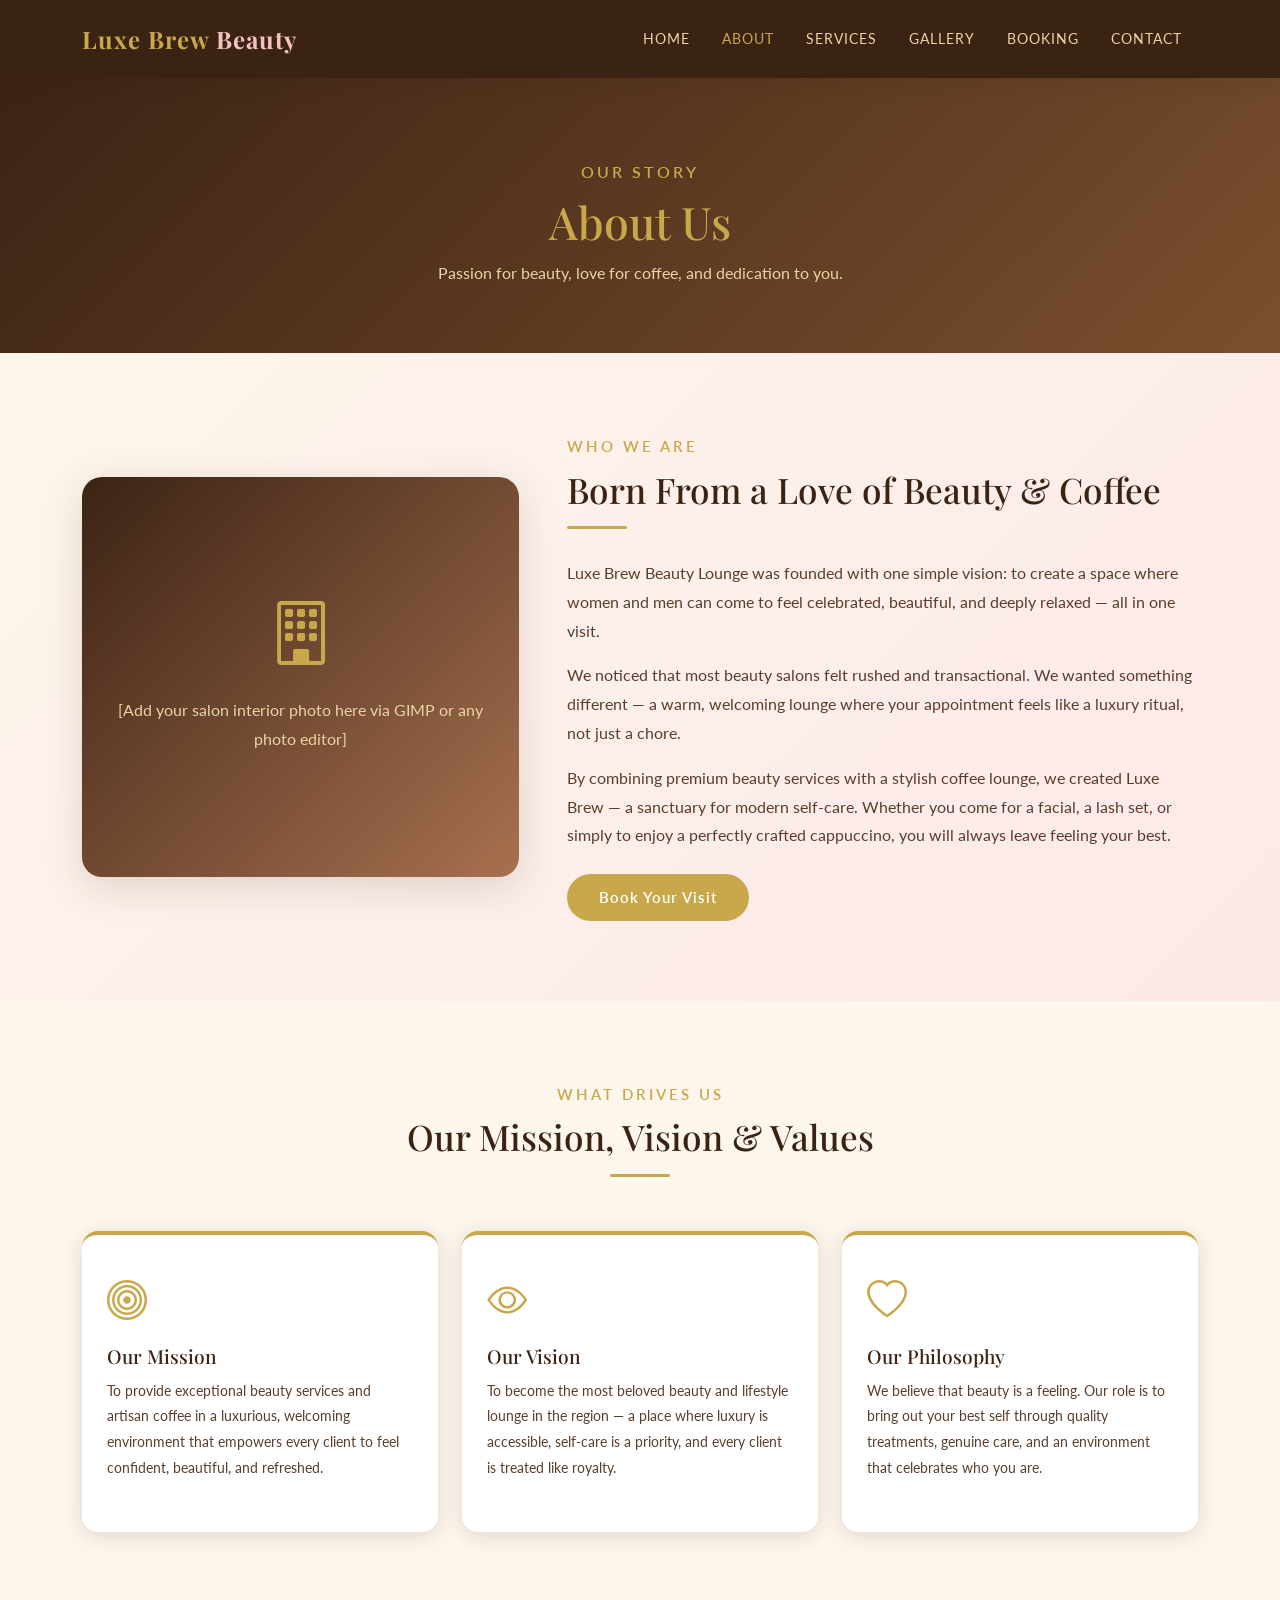
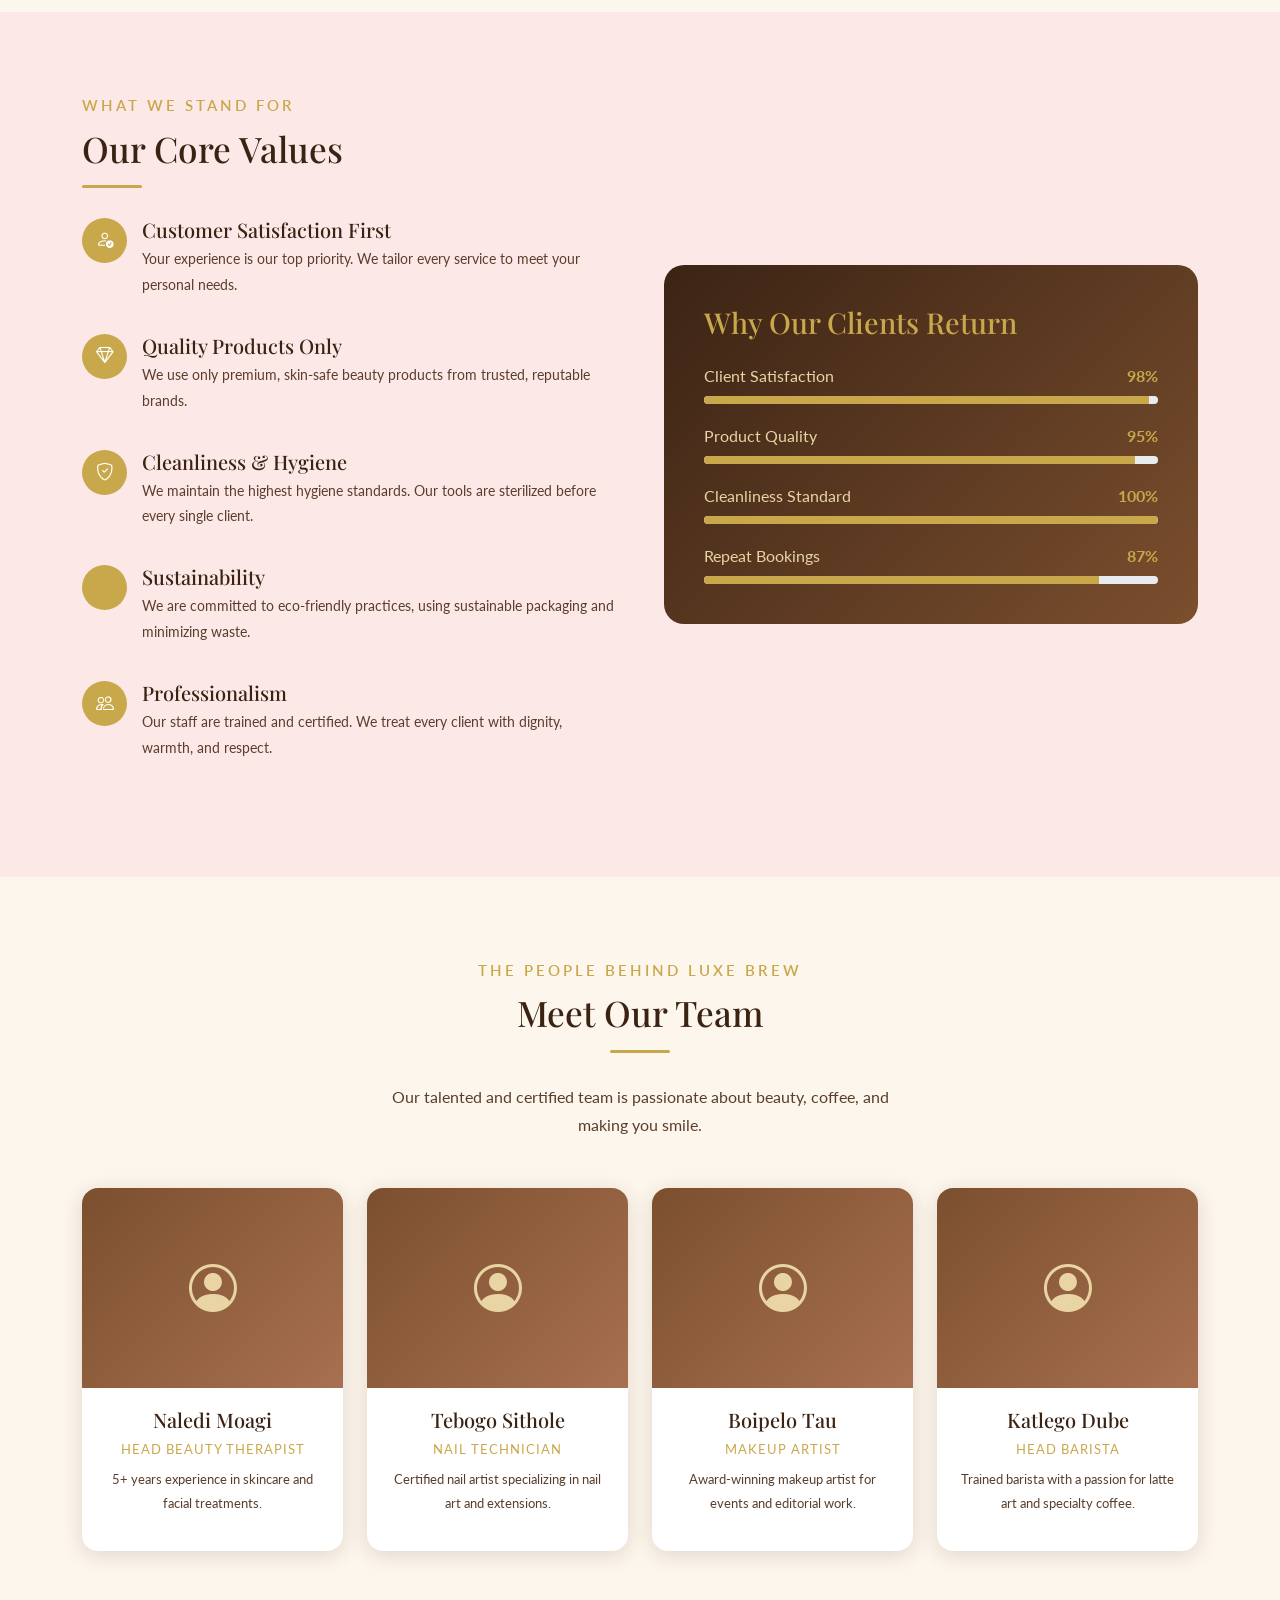
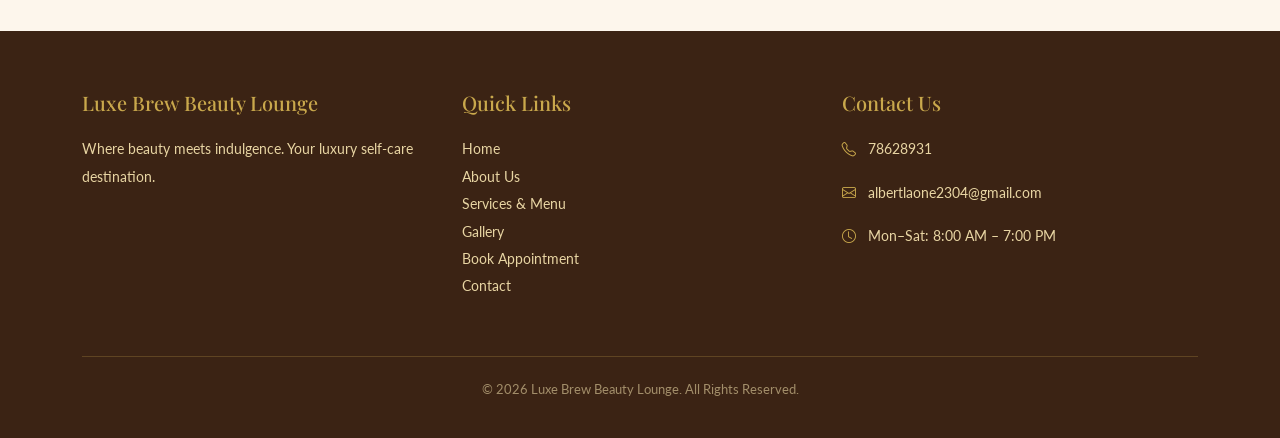
==== about.html @ a70f5d67 "Add files via upload" ====
<!DOCTYPE html>
<html lang="en">
<head>
  <meta charset="UTF-8">
  <meta name="viewport" content="width=device-width, initial-scale=1.0">
  <title>About Us | Luxe Brew Beauty Lounge</title>
  <link href="https://cdn.jsdelivr.net/npm/bootstrap@5.3.0/dist/css/bootstrap.min.css" rel="stylesheet">
  <link href="https://cdn.jsdelivr.net/npm/bootstrap-icons@1.10.5/font/bootstrap-icons.css" rel="stylesheet">
  <link href="https://fonts.googleapis.com/css2?family=Playfair+Display:wght@400;600;700&family=Lato:wght@300;400;600;700&display=swap" rel="stylesheet">
  <link rel="stylesheet" href="style.css">
</head>
<body>

  <!-- ============ NAVIGATION BAR ============ -->
  <nav class="navbar navbar-expand-lg navbar-dark sticky-top">
    <div class="container">
      <a class="navbar-brand" href="index.html">Luxe Brew <span>Beauty</span></a>
      <button class="navbar-toggler" type="button" data-bs-toggle="collapse" data-bs-target="#navbarMenu" aria-label="Toggle navigation">
        <span class="navbar-toggler-icon"></span>
      </button>
      <div class="collapse navbar-collapse" id="navbarMenu">
        <ul class="navbar-nav ms-auto">
          <li class="nav-item"><a class="nav-link" href="index.html">Home</a></li>
          <li class="nav-item"><a class="nav-link active" href="about.html">About</a></li>
          <li class="nav-item"><a class="nav-link" href="services.html">Services</a></li>
          <li class="nav-item"><a class="nav-link" href="gallery.html">Gallery</a></li>
          <li class="nav-item"><a class="nav-link" href="booking.html">Booking</a></li>
          <li class="nav-item"><a class="nav-link" href="contact.html">Contact</a></li>
        </ul>
      </div>
    </div>
  </nav>

  <!-- ============ PAGE HEADER ============ -->
  <section class="page-header">
    <div class="container">
      <p class="section-subtitle" style="color: var(--gold);">Our Story</p>
      <h1>About Us</h1>
      <p>Passion for beauty, love for coffee, and dedication to you.</p>
    </div>
  </section>

  <!-- ============ OUR STORY SECTION ============ -->
  <section class="section-padding about-intro">
    <div class="container">
      <div class="row align-items-center g-5">

        <!-- Image Placeholder (replace with real photo) -->
        <div class="col-lg-5 reveal">
          <div class="about-story-img" style="display: flex; align-items: center; justify-content: center; flex-direction: column; gap: 15px;">
            <i class="bi bi-building" style="font-size: 4rem; color: var(--gold);"></i>
            <p style="color: var(--gold-light); text-align: center; padding: 0 20px;">
              [Add your salon interior photo here via GIMP or any photo editor]
            </p>
          </div>
        </div>

        <!-- Story Text -->
        <div class="col-lg-7 reveal">
          <p class="section-subtitle">Who We Are</p>
          <h2 class="section-title">Born From a Love of Beauty & Coffee</h2>
          <div class="gold-line gold-line-left"></div>
          <p class="mb-3">
            Luxe Brew Beauty Lounge was founded with one simple vision: to create a space where women and men can come to feel celebrated, beautiful, and deeply relaxed — all in one visit.
          </p>
          <p class="mb-3">
            We noticed that most beauty salons felt rushed and transactional. We wanted something different — a warm, welcoming lounge where your appointment feels like a luxury ritual, not just a chore.
          </p>
          <p class="mb-4">
            By combining premium beauty services with a stylish coffee lounge, we created Luxe Brew — a sanctuary for modern self-care. Whether you come for a facial, a lash set, or simply to enjoy a perfectly crafted cappuccino, you will always leave feeling your best.
          </p>
          <a href="booking.html" class="btn-gold">Book Your Visit</a>
        </div>

      </div>
    </div>
  </section>

  <!-- ============ MISSION, VISION & VALUES ============ -->
  <section class="section-padding">
    <div class="container">
      <div class="text-center reveal">
        <p class="section-subtitle">What Drives Us</p>
        <h2 class="section-title">Our Mission, Vision & Values</h2>
        <div class="gold-line"></div>
      </div>

      <div class="row g-4 mt-2">

        <!-- Mission -->
        <div class="col-md-4 reveal">
          <div class="service-card text-start">
            <div class="card-icon text-start"><i class="bi bi-bullseye"></i></div>
            <h4>Our Mission</h4>
            <p>To provide exceptional beauty services and artisan coffee in a luxurious, welcoming environment that empowers every client to feel confident, beautiful, and refreshed.</p>
          </div>
        </div>

        <!-- Vision -->
        <div class="col-md-4 reveal">
          <div class="service-card text-start">
            <div class="card-icon text-start"><i class="bi bi-eye"></i></div>
            <h4>Our Vision</h4>
            <p>To become the most beloved beauty and lifestyle lounge in the region — a place where luxury is accessible, self-care is a priority, and every client is treated like royalty.</p>
          </div>
        </div>

        <!-- Philosophy -->
        <div class="col-md-4 reveal">
          <div class="service-card text-start">
            <div class="card-icon text-start"><i class="bi bi-heart"></i></div>
            <h4>Our Philosophy</h4>
            <p>We believe that beauty is a feeling. Our role is to bring out your best self through quality treatments, genuine care, and an environment that celebrates who you are.</p>
          </div>
        </div>

      </div><!-- End row -->
    </div>
  </section>

  <!-- ============ OUR VALUES ============ -->
  <section class="section-padding" style="background-color: var(--pink-light);">
    <div class="container">
      <div class="row align-items-center g-5">

        <div class="col-lg-6 reveal">
          <p class="section-subtitle">What We Stand For</p>
          <h2 class="section-title">Our Core Values</h2>
          <div class="gold-line gold-line-left"></div>

          <div class="value-item">
            <div class="value-icon"><i class="bi bi-person-check"></i></div>
            <div>
              <h5 style="color: var(--brown); font-family: 'Playfair Display', serif; margin-bottom: 4px;">Customer Satisfaction First</h5>
              <p style="font-size: 0.9rem;">Your experience is our top priority. We tailor every service to meet your personal needs.</p>
            </div>
          </div>

          <div class="value-item">
            <div class="value-icon"><i class="bi bi-gem"></i></div>
            <div>
              <h5 style="color: var(--brown); font-family: 'Playfair Display', serif; margin-bottom: 4px;">Quality Products Only</h5>
              <p style="font-size: 0.9rem;">We use only premium, skin-safe beauty products from trusted, reputable brands.</p>
            </div>
          </div>

          <div class="value-item">
            <div class="value-icon"><i class="bi bi-shield-check"></i></div>
            <div>
              <h5 style="color: var(--brown); font-family: 'Playfair Display', serif; margin-bottom: 4px;">Cleanliness & Hygiene</h5>
              <p style="font-size: 0.9rem;">We maintain the highest hygiene standards. Our tools are sterilized before every single client.</p>
            </div>
          </div>

          <div class="value-item">
            <div class="value-icon"><i class="bi bi-leaf"></i></div>
            <div>
              <h5 style="color: var(--brown); font-family: 'Playfair Display', serif; margin-bottom: 4px;">Sustainability</h5>
              <p style="font-size: 0.9rem;">We are committed to eco-friendly practices, using sustainable packaging and minimizing waste.</p>
            </div>
          </div>

          <div class="value-item">
            <div class="value-icon"><i class="bi bi-people"></i></div>
            <div>
              <h5 style="color: var(--brown); font-family: 'Playfair Display', serif; margin-bottom: 4px;">Professionalism</h5>
              <p style="font-size: 0.9rem;">Our staff are trained and certified. We treat every client with dignity, warmth, and respect.</p>
            </div>
          </div>

        </div>

        <!-- Right side stats panel -->
        <div class="col-lg-6 reveal">
          <div style="background: linear-gradient(135deg, var(--brown) 0%, var(--brown-medium) 100%); border-radius: 20px; padding: 40px; color: var(--white);">
            <h3 style="color: var(--gold); font-size: 1.8rem; margin-bottom: 25px;">Why Our Clients Return</h3>

            <div style="margin-bottom: 20px;">
              <div style="display: flex; justify-content: space-between; margin-bottom: 8px;">
                <span style="color: var(--gold-light);">Client Satisfaction</span>
                <span style="color: var(--gold); font-weight: 700;">98%</span>
              </div>
              <!-- Bootstrap progress bar -->
              <div class="progress" style="height: 8px; border-radius: 4px;">
                <div class="progress-bar" role="progressbar" style="width: 98%; background-color: var(--gold);"></div>
              </div>
            </div>

            <div style="margin-bottom: 20px;">
              <div style="display: flex; justify-content: space-between; margin-bottom: 8px;">
                <span style="color: var(--gold-light);">Product Quality</span>
                <span style="color: var(--gold); font-weight: 700;">95%</span>
              </div>
              <div class="progress" style="height: 8px; border-radius: 4px;">
                <div class="progress-bar" role="progressbar" style="width: 95%; background-color: var(--gold);"></div>
              </div>
            </div>

            <div style="margin-bottom: 20px;">
              <div style="display: flex; justify-content: space-between; margin-bottom: 8px;">
                <span style="color: var(--gold-light);">Cleanliness Standard</span>
                <span style="color: var(--gold); font-weight: 700;">100%</span>
              </div>
              <div class="progress" style="height: 8px; border-radius: 4px;">
                <div class="progress-bar" role="progressbar" style="width: 100%; background-color: var(--gold);"></div>
              </div>
            </div>

            <div>
              <div style="display: flex; justify-content: space-between; margin-bottom: 8px;">
                <span style="color: var(--gold-light);">Repeat Bookings</span>
                <span style="color: var(--gold); font-weight: 700;">87%</span>
              </div>
              <div class="progress" style="height: 8px; border-radius: 4px;">
                <div class="progress-bar" role="progressbar" style="width: 87%; background-color: var(--gold);"></div>
              </div>
            </div>
          </div>
        </div>

      </div>
    </div>
  </section>

  <!-- ============ MEET THE TEAM ============ -->
  <section class="section-padding">
    <div class="container">
      <div class="text-center reveal">
        <p class="section-subtitle">The People Behind Luxe Brew</p>
        <h2 class="section-title">Meet Our Team</h2>
        <div class="gold-line"></div>
        <p class="mb-5" style="max-width: 550px; margin: 0 auto;">
          Our talented and certified team is passionate about beauty, coffee, and making you smile.
        </p>
      </div>

      <div class="row g-4">
        <div class="col-md-6 col-lg-3 reveal">
          <div class="team-card">
            <div class="team-img-placeholder">
              <i class="bi bi-person-circle"></i>
            </div>
            <div class="card-body">
              <h5>Naledi Moagi</h5>
              <small>Head Beauty Therapist</small>
              <p style="font-size: 0.82rem; margin-top: 8px; color: var(--text-medium);">5+ years experience in skincare and facial treatments.</p>
            </div>
          </div>
        </div>
        <div class="col-md-6 col-lg-3 reveal">
          <div class="team-card">
            <div class="team-img-placeholder">
              <i class="bi bi-person-circle"></i>
            </div>
            <div class="card-body">
              <h5>Tebogo Sithole</h5>
              <small>Nail Technician</small>
              <p style="font-size: 0.82rem; margin-top: 8px; color: var(--text-medium);">Certified nail artist specializing in nail art and extensions.</p>
            </div>
          </div>
        </div>
        <div class="col-md-6 col-lg-3 reveal">
          <div class="team-card">
            <div class="team-img-placeholder">
              <i class="bi bi-person-circle"></i>
            </div>
            <div class="card-body">
              <h5>Boipelo Tau</h5>
              <small>Makeup Artist</small>
              <p style="font-size: 0.82rem; margin-top: 8px; color: var(--text-medium);">Award-winning makeup artist for events and editorial work.</p>
            </div>
          </div>
        </div>
        <div class="col-md-6 col-lg-3 reveal">
          <div class="team-card">
            <div class="team-img-placeholder">
              <i class="bi bi-person-circle"></i>
            </div>
            <div class="card-body">
              <h5>Katlego Dube</h5>
              <small>Head Barista</small>
              <p style="font-size: 0.82rem; margin-top: 8px; color: var(--text-medium);">Trained barista with a passion for latte art and specialty coffee.</p>
            </div>
          </div>
        </div>
      </div>

    </div>
  </section>

  <!-- ============ FOOTER ============ -->
  <footer class="footer">
    <div class="container">
      <div class="row g-4">
        <div class="col-md-4">
          <h5>Luxe Brew Beauty Lounge</h5>
          <p>Where beauty meets indulgence. Your luxury self-care destination.</p>
        </div>
        <div class="col-md-4">
          <h5>Quick Links</h5>
          <ul>
            <li><a href="index.html">Home</a></li>
            <li><a href="about.html">About Us</a></li>
            <li><a href="services.html">Services & Menu</a></li>
            <li><a href="gallery.html">Gallery</a></li>
            <li><a href="booking.html">Book Appointment</a></li>
            <li><a href="contact.html">Contact</a></li>
          </ul>
        </div>
        <div class="col-md-4">
          <h5>Contact Us</h5>
          <p><i class="bi bi-telephone me-2" style="color: var(--gold);"></i> 78628931</p>
          <p><i class="bi bi-envelope me-2" style="color: var(--gold);"></i> albertlaone2304@gmail.com</p>
          <p><i class="bi bi-clock me-2" style="color: var(--gold);"></i> Mon–Sat: 8:00 AM – 7:00 PM</p>
        </div>
      </div>
      <div class="footer-bottom">
        <p>&copy; 2026 Luxe Brew Beauty Lounge. All Rights Reserved.</p>
      </div>
    </div>
  </footer>

  <script src="https://cdn.jsdelivr.net/npm/bootstrap@5.3.0/dist/js/bootstrap.bundle.min.js"></script>
  <script src="script.js"></script>
</body>
</html>
---- style.css ----
/* ============================================
   LUXE BREW BEAUTY LOUNGE - External Stylesheet
   Colors: Cream, Gold, Soft Pink, Dark Brown
   Font: Playfair Display + Lato
   ============================================ */

/* ---------- CSS VARIABLES (Color Palette) ---------- */
:root {
  --gold: #C9A84C;
  --gold-light: #E8D5A3;
  --cream: #FDF6EC;
  --pink: #F4C2C2;
  --pink-light: #FDE8E8;
  --brown: #3B2314;
  --brown-medium: #7B4F2E;
  --brown-light: #A87050;
  --white: #FFFFFF;
  --text-dark: #2C1A0E;
  --text-medium: #5A3E2B;
  --shadow: rgba(59, 35, 20, 0.15);
}

/* ---------- GLOBAL RESET & BASE STYLES ---------- */
* {
  margin: 0;
  padding: 0;
  box-sizing: border-box;
}

body {
  font-family: 'Lato', sans-serif;
  background-color: var(--cream);
  color: var(--text-dark);
  scroll-behavior: smooth;
}

h1, h2, h3, h4 {
  font-family: 'Playfair Display', serif;
  color: var(--brown);
}

p {
  line-height: 1.8;
  color: var(--text-medium);
}

a {
  text-decoration: none;
  color: inherit;
}

img {
  max-width: 100%;
  height: auto;
  display: block;
}

/* ---------- UTILITY CLASSES ---------- */
.section-padding {
  padding: 80px 0;
}

.section-title {
  font-size: 2.2rem;
  color: var(--brown);
  margin-bottom: 10px;
}

.section-subtitle {
  color: var(--gold);
  font-size: 0.95rem;
  letter-spacing: 3px;
  text-transform: uppercase;
  margin-bottom: 8px;
  font-family: 'Lato', sans-serif;
  font-weight: 600;
}

.gold-line {
  width: 60px;
  height: 3px;
  background-color: var(--gold);
  margin: 15px auto 30px auto;
  border-radius: 2px;
}

.gold-line-left {
  margin-left: 0;
}

.btn-gold {
  background-color: var(--gold);
  color: var(--white);
  border: none;
  padding: 12px 32px;
  border-radius: 50px;
  font-family: 'Lato', sans-serif;
  font-size: 0.95rem;
  font-weight: 600;
  letter-spacing: 1px;
  cursor: pointer;
  transition: background-color 0.3s ease, transform 0.2s ease;
  display: inline-block;
}

.btn-gold:hover {
  background-color: var(--brown-medium);
  color: var(--white);
  transform: translateY(-2px);
}

.btn-outline-gold {
  background-color: transparent;
  color: var(--gold);
  border: 2px solid var(--gold);
  padding: 11px 32px;
  border-radius: 50px;
  font-family: 'Lato', sans-serif;
  font-size: 0.95rem;
  font-weight: 600;
  cursor: pointer;
  transition: all 0.3s ease;
  display: inline-block;
}

.btn-outline-gold:hover {
  background-color: var(--gold);
  color: var(--white);
  transform: translateY(-2px);
}

/* ---------- NAVBAR ---------- */
.navbar {
  background-color: var(--brown) !important;
  padding: 16px 0;
  box-shadow: 0 2px 20px var(--shadow);
}

.navbar-brand {
  font-family: 'Playfair Display', serif;
  font-size: 1.5rem;
  color: var(--gold) !important;
  font-weight: 700;
  letter-spacing: 1px;
}

.navbar-brand span {
  color: var(--pink);
}

.nav-link {
  color: var(--gold-light) !important;
  font-family: 'Lato', sans-serif;
  font-size: 0.9rem;
  letter-spacing: 1px;
  text-transform: uppercase;
  padding: 8px 16px !important;
  transition: color 0.3s ease;
}

.nav-link:hover,
.nav-link.active {
  color: var(--gold) !important;
}

.navbar-toggler {
  border-color: var(--gold) !important;
}

.navbar-toggler-icon {
  filter: invert(75%) sepia(50%) saturate(400%) hue-rotate(5deg);
}

/* ---------- PAGE HEADER BANNER (for inner pages) ---------- */
.page-header {
  background: linear-gradient(135deg, var(--brown) 0%, var(--brown-medium) 100%);
  padding: 80px 0 50px;
  text-align: center;
}

.page-header h1 {
  color: var(--gold);
  font-size: 2.8rem;
  margin-bottom: 10px;
}

.page-header p {
  color: var(--gold-light);
  font-size: 1rem;
}

/* ---------- HERO SECTION (Homepage) ---------- */
.hero-section {
  min-height: 100vh;
  background: linear-gradient(135deg, var(--brown) 0%, var(--brown-medium) 50%, var(--brown-light) 100%);
  display: flex;
  align-items: center;
  justify-content: center;
  text-align: center;
  position: relative;
  overflow: hidden;
}

/* Decorative background circles */
.hero-section::before {
  content: '';
  position: absolute;
  width: 500px;
  height: 500px;
  border-radius: 50%;
  background: rgba(201, 168, 76, 0.08);
  top: -100px;
  right: -100px;
}

.hero-section::after {
  content: '';
  position: absolute;
  width: 350px;
  height: 350px;
  border-radius: 50%;
  background: rgba(244, 194, 194, 0.06);
  bottom: -80px;
  left: -80px;
}

.hero-content {
  z-index: 2;
  position: relative;
  padding: 20px;
}

/* Fade-in animation for hero text */
.hero-badge {
  display: inline-block;
  color: var(--gold);
  font-size: 0.85rem;
  letter-spacing: 4px;
  text-transform: uppercase;
  border: 1px solid var(--gold);
  padding: 6px 20px;
  border-radius: 50px;
  margin-bottom: 25px;
  opacity: 0;
  animation: fadeInDown 1s ease 0.3s forwards;
}

.hero-title {
  font-size: clamp(2rem, 5vw, 4rem);
  color: var(--white);
  line-height: 1.2;
  margin-bottom: 20px;
  opacity: 0;
  animation: fadeInUp 1s ease 0.6s forwards;
}

.hero-title span {
  color: var(--gold);
}

.hero-subtitle {
  font-size: 1.1rem;
  color: var(--gold-light);
  max-width: 600px;
  margin: 0 auto 35px;
  opacity: 0;
  animation: fadeInUp 1s ease 0.9s forwards;
}

.hero-buttons {
  opacity: 0;
  animation: fadeInUp 1s ease 1.1s forwards;
  display: flex;
  gap: 15px;
  justify-content: center;
  flex-wrap: wrap;
}

/* ---------- KEYFRAME ANIMATIONS ---------- */
@keyframes fadeInDown {
  from {
    opacity: 0;
    transform: translateY(-20px);
  }
  to {
    opacity: 1;
    transform: translateY(0);
  }
}

@keyframes fadeInUp {
  from {
    opacity: 0;
    transform: translateY(30px);
  }
  to {
    opacity: 1;
    transform: translateY(0);
  }
}

@keyframes fadeIn {
  from { opacity: 0; }
  to { opacity: 1; }
}

/* ---------- SCROLL REVEAL (used via JS) ---------- */
.reveal {
  opacity: 0;
  transform: translateY(40px);
  transition: opacity 0.7s ease, transform 0.7s ease;
}

.reveal.visible {
  opacity: 1;
  transform: translateY(0);
}

/* ---------- CARDS ---------- */
.service-card {
  background-color: var(--white);
  border-radius: 16px;
  padding: 35px 25px;
  text-align: center;
  box-shadow: 0 4px 20px var(--shadow);
  transition: transform 0.3s ease, box-shadow 0.3s ease;
  height: 100%;
  border-top: 4px solid var(--gold);
}

.service-card:hover {
  transform: translateY(-8px);
  box-shadow: 0 12px 35px rgba(59, 35, 20, 0.2);
}

.service-card .card-icon {
  font-size: 2.5rem;
  margin-bottom: 15px;
  color: var(--gold);
}

.service-card h4 {
  font-size: 1.2rem;
  margin-bottom: 10px;
  color: var(--brown);
}

.service-card p {
  font-size: 0.9rem;
  color: var(--text-medium);
}

.price-tag {
  display: inline-block;
  background-color: var(--gold);
  color: var(--white);
  padding: 4px 16px;
  border-radius: 50px;
  font-weight: 700;
  font-size: 0.9rem;
  margin-top: 15px;
}

/* ---------- COFFEE SECTION (Homepage) ---------- */
.coffee-section {
  background: linear-gradient(135deg, var(--brown) 0%, var(--brown-medium) 100%);
  color: var(--white);
  padding: 80px 0;
}

.coffee-section h2 {
  color: var(--gold);
}

.coffee-section p {
  color: var(--gold-light);
}

.coffee-item {
  background: rgba(255, 255, 255, 0.08);
  border-radius: 12px;
  padding: 25px 20px;
  text-align: center;
  border: 1px solid rgba(201, 168, 76, 0.3);
  transition: background 0.3s ease, transform 0.3s ease;
}

.coffee-item:hover {
  background: rgba(201, 168, 76, 0.15);
  transform: translateY(-5px);
}

.coffee-item h5 {
  color: var(--gold);
  font-size: 1rem;
  margin-bottom: 5px;
}

.coffee-item p {
  font-size: 0.85rem;
  margin-bottom: 0;
}

/* ---------- EXPERIENCE SECTION (Homepage) ---------- */
.experience-section {
  background-color: var(--pink-light);
}

.experience-card {
  background-color: var(--white);
  border-radius: 16px;
  padding: 35px 25px;
  text-align: center;
  box-shadow: 0 4px 15px var(--shadow);
  height: 100%;
}

.experience-number {
  font-family: 'Playfair Display', serif;
  font-size: 3rem;
  color: var(--gold);
  font-weight: 700;
  line-height: 1;
  margin-bottom: 8px;
}

/* ---------- ABOUT PAGE ---------- */
.about-intro {
  background: linear-gradient(135deg, var(--cream) 0%, var(--pink-light) 100%);
}

.about-story-img {
  border-radius: 20px;
  box-shadow: 0 10px 40px var(--shadow);
  width: 100%;
  height: 400px;
  object-fit: cover;
  background: linear-gradient(135deg, var(--brown) 0%, var(--brown-light) 100%);
}

.value-item {
  display: flex;
  align-items: flex-start;
  gap: 15px;
  margin-bottom: 20px;
}

.value-icon {
  width: 45px;
  height: 45px;
  background-color: var(--gold);
  border-radius: 50%;
  display: flex;
  align-items: center;
  justify-content: center;
  color: var(--white);
  font-size: 1.1rem;
  flex-shrink: 0;
}

.team-card {
  background-color: var(--white);
  border-radius: 16px;
  overflow: hidden;
  box-shadow: 0 4px 20px var(--shadow);
  text-align: center;
  transition: transform 0.3s ease;
}

.team-card:hover {
  transform: translateY(-6px);
}

.team-img-placeholder {
  height: 200px;
  background: linear-gradient(135deg, var(--brown-medium) 0%, var(--brown-light) 100%);
  display: flex;
  align-items: center;
  justify-content: center;
  color: var(--gold-light);
  font-size: 3rem;
}

.team-card .card-body {
  padding: 20px;
}

.team-card h5 {
  color: var(--brown);
  font-family: 'Playfair Display', serif;
  margin-bottom: 4px;
}

.team-card small {
  color: var(--gold);
  font-size: 0.8rem;
  letter-spacing: 1px;
  text-transform: uppercase;
}

/* ---------- SERVICES PAGE ---------- */
.services-tabs .nav-pills .nav-link {
  color: var(--brown);
  background-color: var(--cream);
  border: 2px solid var(--gold-light);
  margin: 0 5px;
  border-radius: 50px !important;
  font-weight: 600;
  padding: 10px 28px;
  transition: all 0.3s ease;
}

.services-tabs .nav-pills .nav-link.active {
  background-color: var(--gold);
  border-color: var(--gold);
  color: var(--white);
}

.menu-card {
  background-color: var(--white);
  border-radius: 16px;
  padding: 25px;
  box-shadow: 0 4px 15px var(--shadow);
  display: flex;
  justify-content: space-between;
  align-items: flex-start;
  gap: 15px;
  transition: transform 0.3s ease;
  height: 100%;
}

.menu-card:hover {
  transform: translateY(-5px);
}

.menu-card-title {
  font-family: 'Playfair Display', serif;
  font-size: 1.05rem;
  color: var(--brown);
  margin-bottom: 5px;
}

.menu-card-desc {
  font-size: 0.85rem;
  color: var(--text-medium);
  margin-bottom: 0;
}

.menu-price {
  color: var(--gold);
  font-weight: 700;
  font-size: 1.1rem;
  white-space: nowrap;
  font-family: 'Lato', sans-serif;
}

/* ---------- GALLERY PAGE ---------- */
.gallery-grid {
  columns: 3;
  gap: 15px;
}

@media (max-width: 768px) {
  .gallery-grid {
    columns: 2;
  }
}

@media (max-width: 480px) {
  .gallery-grid {
    columns: 1;
  }
}

.gallery-item {
  break-inside: avoid;
  margin-bottom: 15px;
  border-radius: 12px;
  overflow: hidden;
  box-shadow: 0 4px 15px var(--shadow);
}

.gallery-placeholder {
  width: 100%;
  background: linear-gradient(135deg, var(--brown-medium) 0%, var(--brown-light) 100%);
  display: flex;
  align-items: center;
  justify-content: center;
  color: var(--gold-light);
  text-align: center;
  padding: 20px;
  transition: transform 0.3s ease;
  cursor: pointer;
}

.gallery-item:hover .gallery-placeholder {
  transform: scale(1.03);
}

.gallery-label {
  font-size: 0.8rem;
  color: var(--gold);
  letter-spacing: 1px;
  text-transform: uppercase;
  display: block;
  margin-top: 8px;
}

/* ---------- BOOKING & FEEDBACK FORMS ---------- */
.form-section {
  background: linear-gradient(135deg, var(--cream) 0%, var(--pink-light) 100%);
}

.form-card {
  background-color: var(--white);
  border-radius: 20px;
  padding: 40px 35px;
  box-shadow: 0 8px 30px var(--shadow);
}

.form-card h3 {
  color: var(--brown);
  margin-bottom: 5px;
}

.form-label {
  font-weight: 600;
  color: var(--brown);
  font-size: 0.9rem;
  margin-bottom: 6px;
}

.form-control,
.form-select {
  border: 2px solid var(--gold-light);
  border-radius: 10px;
  padding: 12px 16px;
  font-family: 'Lato', sans-serif;
  font-size: 0.9rem;
  color: var(--text-dark);
  background-color: var(--cream);
  transition: border-color 0.3s ease;
}

.form-control:focus,
.form-select:focus {
  border-color: var(--gold);
  box-shadow: 0 0 0 3px rgba(201, 168, 76, 0.15);
  background-color: var(--white);
  outline: none;
}

/* ---------- CONTACT PAGE ---------- */
.contact-info-card {
  background-color: var(--white);
  border-radius: 16px;
  padding: 35px 30px;
  box-shadow: 0 4px 20px var(--shadow);
  text-align: center;
  height: 100%;
  border-bottom: 4px solid var(--gold);
  transition: transform 0.3s ease;
}

.contact-info-card:hover {
  transform: translateY(-6px);
}

.contact-icon {
  width: 60px;
  height: 60px;
  background-color: var(--pink-light);
  border-radius: 50%;
  display: flex;
  align-items: center;
  justify-content: center;
  margin: 0 auto 15px;
  font-size: 1.5rem;
  color: var(--gold);
}

.hours-table {
  width: 100%;
  border-collapse: collapse;
}

.hours-table td {
  padding: 10px 5px;
  border-bottom: 1px solid var(--gold-light);
  color: var(--text-medium);
  font-size: 0.9rem;
}

.hours-table td:last-child {
  text-align: right;
  font-weight: 600;
  color: var(--brown);
}

.social-btn {
  display: inline-flex;
  align-items: center;
  gap: 10px;
  padding: 12px 28px;
  border-radius: 50px;
  font-weight: 600;
  font-size: 0.9rem;
  transition: all 0.3s ease;
  text-decoration: none;
  margin: 6px;
}

.social-btn-whatsapp {
  background-color: #25D366;
  color: var(--white);
}

.social-btn-whatsapp:hover {
  background-color: #1ebe5a;
  color: var(--white);
  transform: translateY(-2px);
}

.social-btn-facebook {
  background-color: #1877F2;
  color: var(--white);
}

.social-btn-facebook:hover {
  background-color: #0d65d8;
  color: var(--white);
  transform: translateY(-2px);
}

.social-btn-tiktok {
  background-color: var(--brown);
  color: var(--white);
}

.social-btn-tiktok:hover {
  background-color: var(--text-dark);
  color: var(--white);
  transform: translateY(-2px);
}

/* ---------- FOOTER ---------- */
.footer {
  background-color: var(--brown);
  padding: 60px 0 20px;
}

.footer h5 {
  color: var(--gold);
  font-family: 'Playfair Display', serif;
  margin-bottom: 20px;
}

.footer p,
.footer li,
.footer a {
  color: var(--gold-light);
  font-size: 0.9rem;
  line-height: 1.9;
}

.footer a:hover {
  color: var(--gold);
}

.footer ul {
  list-style: none;
  padding: 0;
}

.footer-bottom {
  border-top: 1px solid rgba(201, 168, 76, 0.25);
  margin-top: 40px;
  padding-top: 20px;
  text-align: center;
}

.footer-bottom p {
  color: rgba(232, 213, 163, 0.6);
  font-size: 0.82rem;
}

/* ---------- MODAL (Booking Confirmation) ---------- */
.modal-content {
  border-radius: 20px;
  border: none;
  box-shadow: 0 20px 60px rgba(0,0,0,0.2);
}

.modal-header {
  background-color: var(--gold);
  color: var(--white);
  border-radius: 20px 20px 0 0;
  border-bottom: none;
  padding: 20px 30px;
}

.modal-header .modal-title {
  font-family: 'Playfair Display', serif;
  color: var(--white);
  font-size: 1.3rem;
}

.modal-header .btn-close {
  filter: invert(1);
}

.modal-body {
  padding: 30px;
  text-align: center;
}

.modal-icon {
  font-size: 3rem;
  color: var(--gold);
  margin-bottom: 15px;
}

/* ---------- RESPONSIVE TWEAKS ---------- */
@media (max-width: 768px) {
  .section-padding {
    padding: 50px 0;
  }

  .section-title {
    font-size: 1.8rem;
  }

  .hero-title {
    font-size: 2rem;
  }

  .form-card {
    padding: 25px 20px;
  }

  .page-header h1 {
    font-size: 2rem;
  }
}

@media (max-width: 480px) {
  .hero-buttons {
    flex-direction: column;
    align-items: center;
  }

  .btn-gold,
  .btn-outline-gold {
    width: 100%;
    max-width: 260px;
    text-align: center;
  }
}
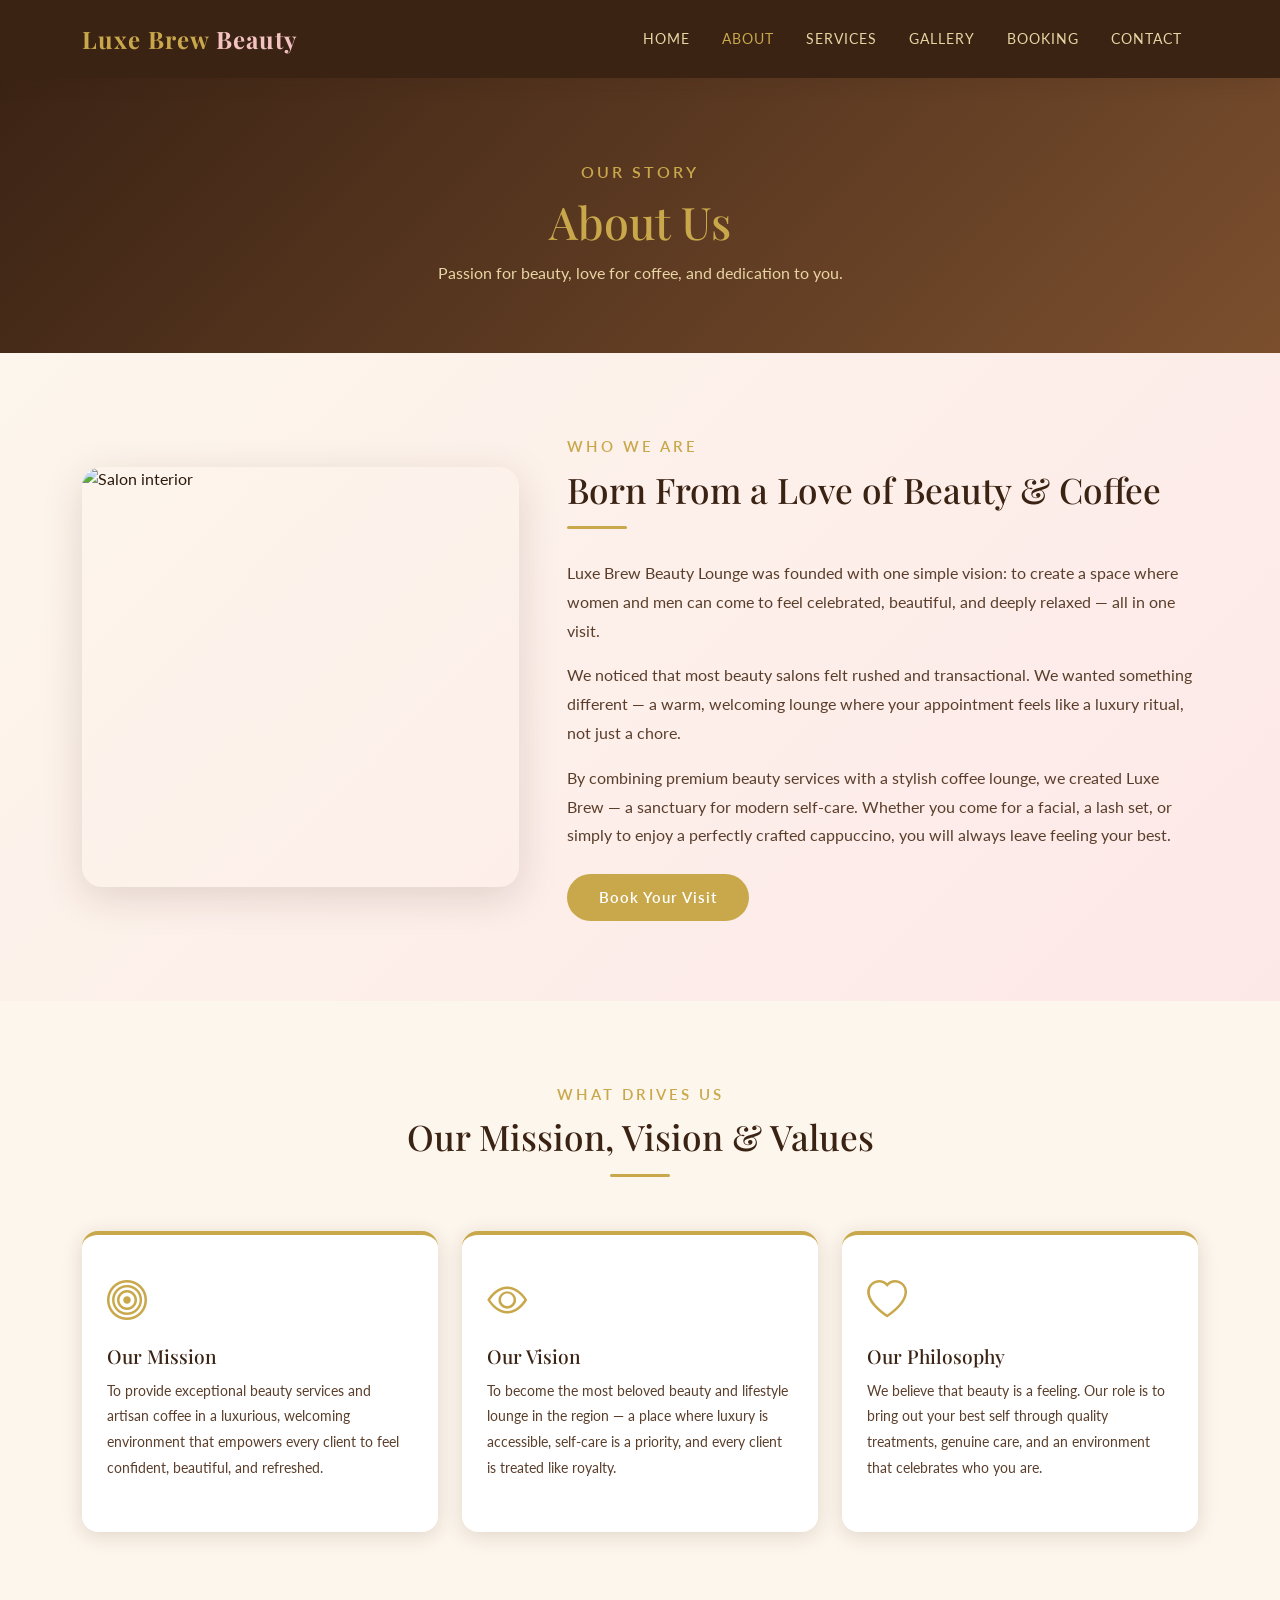
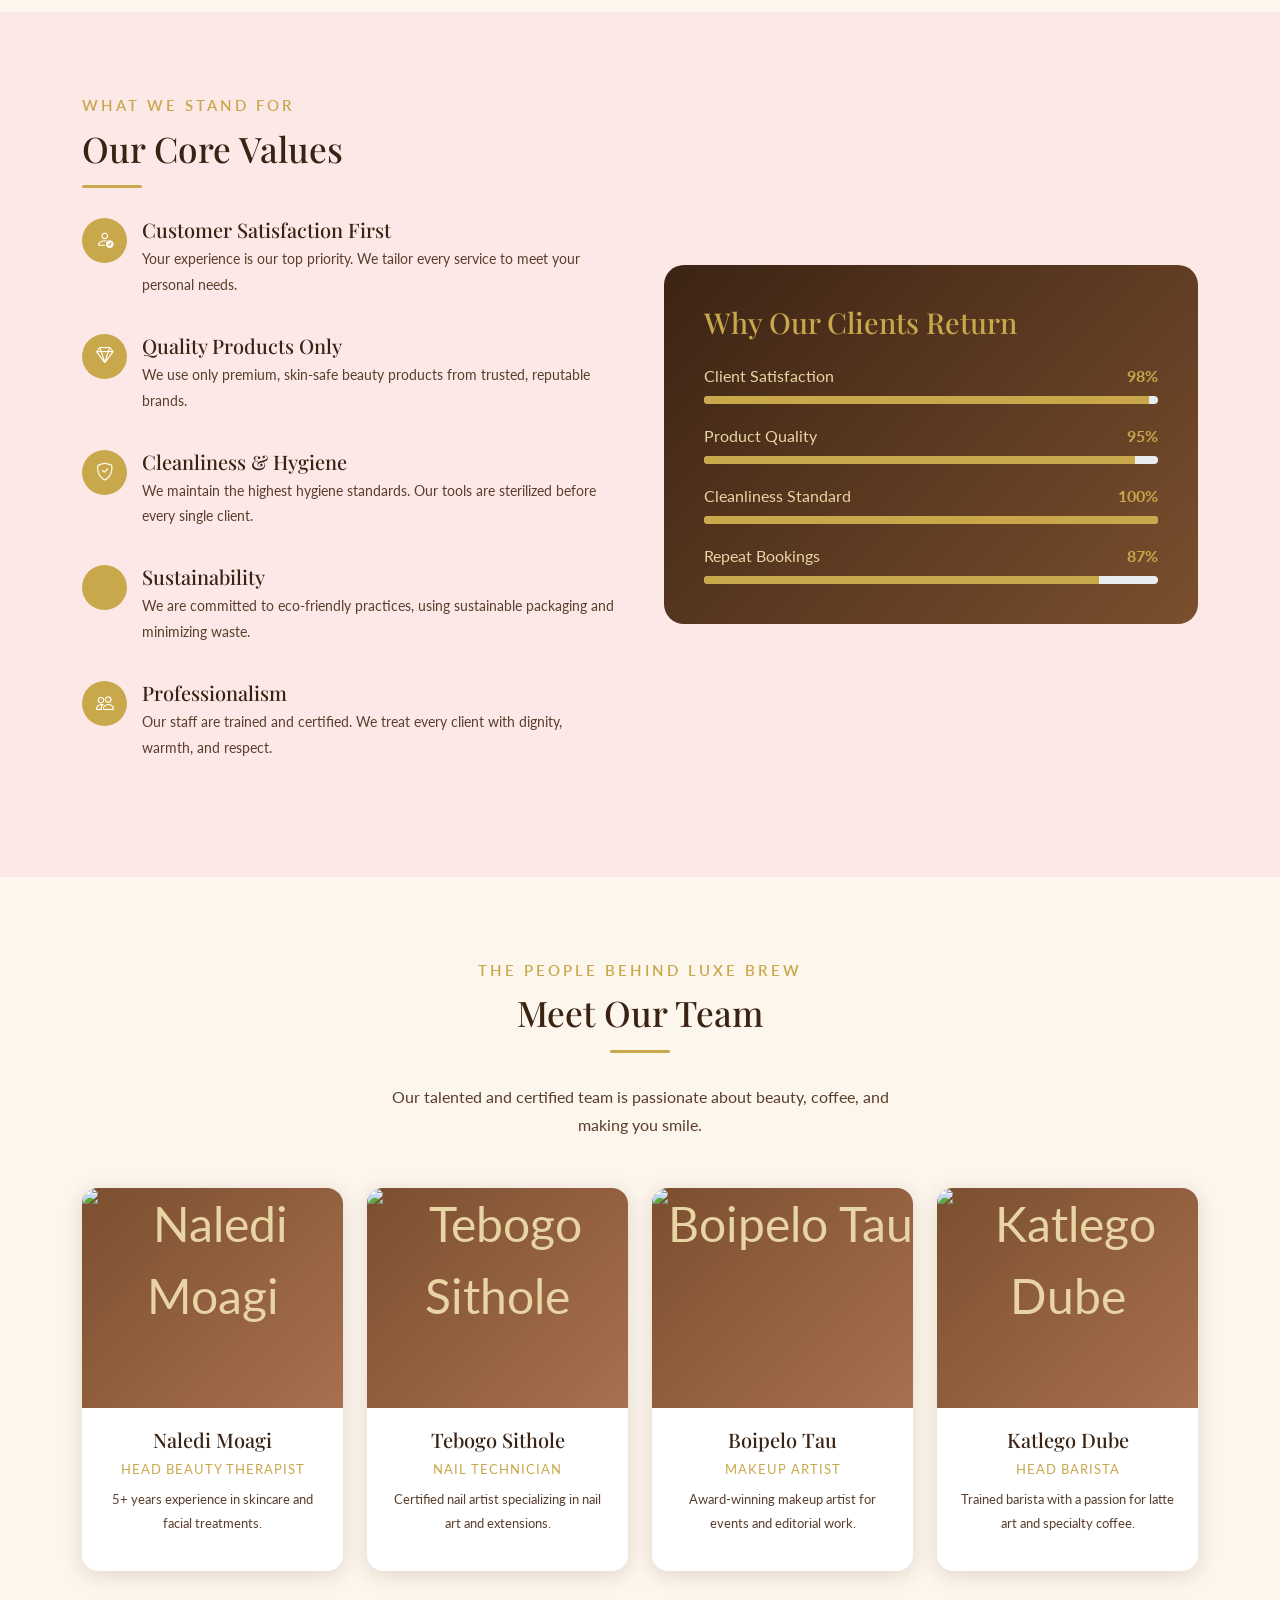
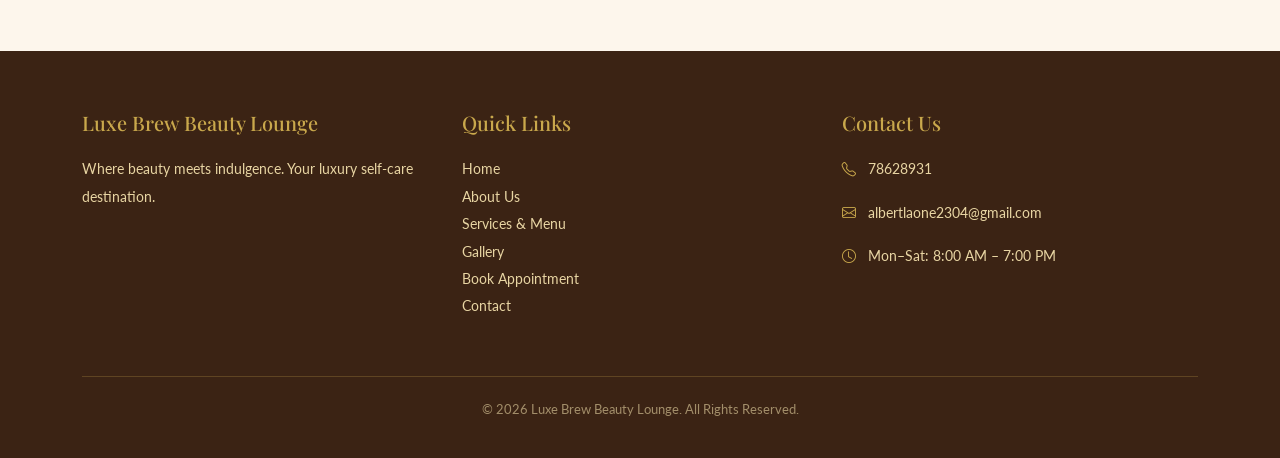
==== commit f36c0c43: "Add files via upload" ====
--- a/about.html
+++ b/about.html
@@ -10,8 +10,6 @@
   <link rel="stylesheet" href="style.css">
 </head>
 <body>
-
-  <!-- ============ NAVIGATION BAR ============ -->
   <nav class="navbar navbar-expand-lg navbar-dark sticky-top">
     <div class="container">
       <a class="navbar-brand" href="index.html">Luxe Brew <span>Beauty</span></a>
@@ -30,8 +28,6 @@
       </div>
     </div>
   </nav>
-
-  <!-- ============ PAGE HEADER ============ -->
   <section class="page-header">
     <div class="container">
       <p class="section-subtitle" style="color: var(--gold);">Our Story</p>
@@ -39,23 +35,12 @@
       <p>Passion for beauty, love for coffee, and dedication to you.</p>
     </div>
   </section>
-
-  <!-- ============ OUR STORY SECTION ============ -->
   <section class="section-padding about-intro">
     <div class="container">
       <div class="row align-items-center g-5">
-
-        <!-- Image Placeholder (replace with real photo) -->
         <div class="col-lg-5 reveal">
-          <div class="about-story-img" style="display: flex; align-items: center; justify-content: center; flex-direction: column; gap: 15px;">
-            <i class="bi bi-building" style="font-size: 4rem; color: var(--gold);"></i>
-            <p style="color: var(--gold-light); text-align: center; padding: 0 20px;">
-              [Add your salon interior photo here via GIMP or any photo editor]
-            </p>
-          </div>
-        </div>
-
-        <!-- Story Text -->
+          <img src="images/Stunning Outdoor Beauty Salon Design Ideas to___.webp" alt="Salon interior" width="800" height="600" class="about-story-img">
+        </div>
         <div class="col-lg-7 reveal">
           <p class="section-subtitle">Who We Are</p>
           <h2 class="section-title">Born From a Love of Beauty & Coffee</h2>
@@ -75,8 +60,6 @@
       </div>
     </div>
   </section>
-
-  <!-- ============ MISSION, VISION & VALUES ============ -->
   <section class="section-padding">
     <div class="container">
       <div class="text-center reveal">
@@ -84,10 +67,7 @@
         <h2 class="section-title">Our Mission, Vision & Values</h2>
         <div class="gold-line"></div>
       </div>
-
       <div class="row g-4 mt-2">
-
-        <!-- Mission -->
         <div class="col-md-4 reveal">
           <div class="service-card text-start">
             <div class="card-icon text-start"><i class="bi bi-bullseye"></i></div>
@@ -95,8 +75,6 @@
             <p>To provide exceptional beauty services and artisan coffee in a luxurious, welcoming environment that empowers every client to feel confident, beautiful, and refreshed.</p>
           </div>
         </div>
-
-        <!-- Vision -->
         <div class="col-md-4 reveal">
           <div class="service-card text-start">
             <div class="card-icon text-start"><i class="bi bi-eye"></i></div>
@@ -104,8 +82,6 @@
             <p>To become the most beloved beauty and lifestyle lounge in the region — a place where luxury is accessible, self-care is a priority, and every client is treated like royalty.</p>
           </div>
         </div>
-
-        <!-- Philosophy -->
         <div class="col-md-4 reveal">
           <div class="service-card text-start">
             <div class="card-icon text-start"><i class="bi bi-heart"></i></div>
@@ -113,21 +89,16 @@
             <p>We believe that beauty is a feeling. Our role is to bring out your best self through quality treatments, genuine care, and an environment that celebrates who you are.</p>
           </div>
         </div>
-
-      </div><!-- End row -->
-    </div>
-  </section>
-
-  <!-- ============ OUR VALUES ============ -->
+      </div>
+    </div>
+  </section>
   <section class="section-padding" style="background-color: var(--pink-light);">
     <div class="container">
       <div class="row align-items-center g-5">
-
         <div class="col-lg-6 reveal">
           <p class="section-subtitle">What We Stand For</p>
           <h2 class="section-title">Our Core Values</h2>
           <div class="gold-line gold-line-left"></div>
-
           <div class="value-item">
             <div class="value-icon"><i class="bi bi-person-check"></i></div>
             <div>
@@ -135,7 +106,6 @@
               <p style="font-size: 0.9rem;">Your experience is our top priority. We tailor every service to meet your personal needs.</p>
             </div>
           </div>
-
           <div class="value-item">
             <div class="value-icon"><i class="bi bi-gem"></i></div>
             <div>
@@ -143,7 +113,6 @@
               <p style="font-size: 0.9rem;">We use only premium, skin-safe beauty products from trusted, reputable brands.</p>
             </div>
           </div>
-
           <div class="value-item">
             <div class="value-icon"><i class="bi bi-shield-check"></i></div>
             <div>
@@ -151,7 +120,6 @@
               <p style="font-size: 0.9rem;">We maintain the highest hygiene standards. Our tools are sterilized before every single client.</p>
             </div>
           </div>
-
           <div class="value-item">
             <div class="value-icon"><i class="bi bi-leaf"></i></div>
             <div>
@@ -167,25 +135,19 @@
               <p style="font-size: 0.9rem;">Our staff are trained and certified. We treat every client with dignity, warmth, and respect.</p>
             </div>
           </div>
-
-        </div>
-
-        <!-- Right side stats panel -->
+        </div>
         <div class="col-lg-6 reveal">
           <div style="background: linear-gradient(135deg, var(--brown) 0%, var(--brown-medium) 100%); border-radius: 20px; padding: 40px; color: var(--white);">
             <h3 style="color: var(--gold); font-size: 1.8rem; margin-bottom: 25px;">Why Our Clients Return</h3>
-
             <div style="margin-bottom: 20px;">
               <div style="display: flex; justify-content: space-between; margin-bottom: 8px;">
                 <span style="color: var(--gold-light);">Client Satisfaction</span>
                 <span style="color: var(--gold); font-weight: 700;">98%</span>
               </div>
-              <!-- Bootstrap progress bar -->
               <div class="progress" style="height: 8px; border-radius: 4px;">
                 <div class="progress-bar" role="progressbar" style="width: 98%; background-color: var(--gold);"></div>
               </div>
             </div>
-
             <div style="margin-bottom: 20px;">
               <div style="display: flex; justify-content: space-between; margin-bottom: 8px;">
                 <span style="color: var(--gold-light);">Product Quality</span>
@@ -195,7 +157,6 @@
                 <div class="progress-bar" role="progressbar" style="width: 95%; background-color: var(--gold);"></div>
               </div>
             </div>
-
             <div style="margin-bottom: 20px;">
               <div style="display: flex; justify-content: space-between; margin-bottom: 8px;">
                 <span style="color: var(--gold-light);">Cleanliness Standard</span>
@@ -205,7 +166,6 @@
                 <div class="progress-bar" role="progressbar" style="width: 100%; background-color: var(--gold);"></div>
               </div>
             </div>
-
             <div>
               <div style="display: flex; justify-content: space-between; margin-bottom: 8px;">
                 <span style="color: var(--gold-light);">Repeat Bookings</span>
@@ -217,12 +177,9 @@
             </div>
           </div>
         </div>
-
-      </div>
-    </div>
-  </section>
-
-  <!-- ============ MEET THE TEAM ============ -->
+      </div>
+    </div>
+  </section>
   <section class="section-padding">
     <div class="container">
       <div class="text-center reveal">
@@ -233,12 +190,11 @@
           Our talented and certified team is passionate about beauty, coffee, and making you smile.
         </p>
       </div>
-
       <div class="row g-4">
         <div class="col-md-6 col-lg-3 reveal">
           <div class="team-card">
             <div class="team-img-placeholder">
-              <i class="bi bi-person-circle"></i>
+              <img src="images/sadi.jpg" alt="Naledi Moagi" width="800" height="600">
             </div>
             <div class="card-body">
               <h5>Naledi Moagi</h5>
@@ -250,7 +206,7 @@
         <div class="col-md-6 col-lg-3 reveal">
           <div class="team-card">
             <div class="team-img-placeholder">
-              <i class="bi bi-person-circle"></i>
+              <img src="images/naledi.webp" alt="Tebogo Sithole" width="800" height="600">
             </div>
             <div class="card-body">
               <h5>Tebogo Sithole</h5>
@@ -262,7 +218,7 @@
         <div class="col-md-6 col-lg-3 reveal">
           <div class="team-card">
             <div class="team-img-placeholder">
-              <i class="bi bi-person-circle"></i>
+              <img src="images/Mpho.webp" alt="Boipelo Tau" width="800" height="600">
             </div>
             <div class="card-body">
               <h5>Boipelo Tau</h5>
@@ -274,7 +230,7 @@
         <div class="col-md-6 col-lg-3 reveal">
           <div class="team-card">
             <div class="team-img-placeholder">
-              <i class="bi bi-person-circle"></i>
+              <img src="images/Photo portrait.webp" alt="Katlego Dube" width="800" height="600">
             </div>
             <div class="card-body">
               <h5>Katlego Dube</h5>
@@ -284,11 +240,8 @@
           </div>
         </div>
       </div>
-
-    </div>
-  </section>
-
-  <!-- ============ FOOTER ============ -->
+    </div>
+  </section>
   <footer class="footer">
     <div class="container">
       <div class="row g-4">
@@ -319,7 +272,6 @@
       </div>
     </div>
   </footer>
-
   <script src="https://cdn.jsdelivr.net/npm/bootstrap@5.3.0/dist/js/bootstrap.bundle.min.js"></script>
   <script src="script.js"></script>
 </body>
--- a/style.css
+++ b/style.css
@@ -1,10 +1,3 @@
-/* ============================================
-   LUXE BREW BEAUTY LOUNGE - External Stylesheet
-   Colors: Cream, Gold, Soft Pink, Dark Brown
-   Font: Playfair Display + Lato
-   ============================================ */
-
-/* ---------- CSS VARIABLES (Color Palette) ---------- */
 :root {
   --gold: #C9A84C;
   --gold-light: #E8D5A3;
@@ -20,7 +13,6 @@
   --shadow: rgba(59, 35, 20, 0.15);
 }
 
-/* ---------- GLOBAL RESET & BASE STYLES ---------- */
 * {
   margin: 0;
   padding: 0;
@@ -55,7 +47,6 @@
   display: block;
 }
 
-/* ---------- UTILITY CLASSES ---------- */
 .section-padding {
   padding: 80px 0;
 }
@@ -129,7 +120,6 @@
   transform: translateY(-2px);
 }
 
-/* ---------- NAVBAR ---------- */
 .navbar {
   background-color: var(--brown) !important;
   padding: 16px 0;
@@ -171,7 +161,6 @@
   filter: invert(75%) sepia(50%) saturate(400%) hue-rotate(5deg);
 }
 
-/* ---------- PAGE HEADER BANNER (for inner pages) ---------- */
 .page-header {
   background: linear-gradient(135deg, var(--brown) 0%, var(--brown-medium) 100%);
   padding: 80px 0 50px;
@@ -189,19 +178,15 @@
   font-size: 1rem;
 }
 
-/* ---------- HERO SECTION (Homepage) ---------- */
 .hero-section {
   min-height: 100vh;
   background: linear-gradient(135deg, var(--brown) 0%, var(--brown-medium) 50%, var(--brown-light) 100%);
   display: flex;
   align-items: center;
-  justify-content: center;
-  text-align: center;
   position: relative;
   overflow: hidden;
 }
 
-/* Decorative background circles */
 .hero-section::before {
   content: '';
   position: absolute;
@@ -211,6 +196,7 @@
   background: rgba(201, 168, 76, 0.08);
   top: -100px;
   right: -100px;
+  pointer-events: none;
 }
 
 .hero-section::after {
@@ -222,15 +208,28 @@
   background: rgba(244, 194, 194, 0.06);
   bottom: -80px;
   left: -80px;
-}
-
-.hero-content {
+  pointer-events: none;
+}
+
+.hero-container {
+  display: flex;
+  align-items: center;
+  justify-content: space-between;
+  gap: 60px;
+  padding: 80px 20px;
   z-index: 2;
   position: relative;
-  padding: 20px;
-}
-
-/* Fade-in animation for hero text */
+  width: 100%;
+  max-width: 1200px;
+  margin: 0 auto;
+}
+
+.hero-content {
+  flex: 1;
+  max-width: 560px;
+  text-align: left;
+}
+
 .hero-badge {
   display: inline-block;
   color: var(--gold);
@@ -261,8 +260,8 @@
 .hero-subtitle {
   font-size: 1.1rem;
   color: var(--gold-light);
-  max-width: 600px;
-  margin: 0 auto 35px;
+  max-width: 500px;
+  margin: 0 0 35px;
   opacity: 0;
   animation: fadeInUp 1s ease 0.9s forwards;
 }
@@ -272,8 +271,148 @@
   animation: fadeInUp 1s ease 1.1s forwards;
   display: flex;
   gap: 15px;
-  justify-content: center;
   flex-wrap: wrap;
+}
+
+.hero-image-wrap {
+  flex: 0 0 420px;
+  position: relative;
+  opacity: 0;
+  animation: popIn 1s cubic-bezier(0.34, 1.56, 0.64, 1) 0.8s forwards;
+}
+
+@keyframes popIn {
+  from {
+    opacity: 0;
+    transform: scale(0.85) translateY(30px);
+  }
+  to {
+    opacity: 1;
+    transform: scale(1) translateY(0);
+  }
+}
+
+.hero-image-frame {
+  position: relative;
+  border-radius: 30px 30px 30px 80px;
+  overflow: hidden;
+  box-shadow:
+    0 30px 80px rgba(0,0,0,0.4),
+    0 0 0 3px var(--gold),
+    0 0 0 10px rgba(201,168,76,0.15);
+}
+
+.hero-img {
+  width: 100%;
+  height: 500px;
+  object-fit: cover;
+  object-position: center top;
+  display: block;
+  transition: transform 0.6s ease;
+}
+
+.hero-image-frame:hover .hero-img {
+  transform: scale(1.04);
+}
+
+.hero-float-badge {
+  position: absolute;
+  background: rgba(59, 35, 20, 0.92);
+  backdrop-filter: blur(8px);
+  border: 1px solid var(--gold);
+  color: var(--gold-light);
+  font-size: 0.8rem;
+  font-family: 'Lato', sans-serif;
+  font-weight: 600;
+  letter-spacing: 1px;
+  padding: 8px 16px;
+  border-radius: 50px;
+  display: flex;
+  align-items: center;
+  gap: 6px;
+  white-space: nowrap;
+}
+
+.hero-float-badge i {
+  color: var(--gold);
+}
+
+.hero-float-top {
+  top: 20px;
+  left: -20px;
+  animation: floatBadge 3s ease-in-out infinite;
+}
+
+.hero-float-bottom {
+  bottom: 30px;
+  right: -20px;
+  animation: floatBadge 3s ease-in-out infinite 1.5s;
+}
+
+@keyframes floatBadge {
+  0%, 100% { transform: translateY(0); }
+  50% { transform: translateY(-6px); }
+}
+
+.hero-ring {
+  position: absolute;
+  width: 460px;
+  height: 460px;
+  border-radius: 50%;
+  border: 2px dashed rgba(201, 168, 76, 0.25);
+  top: 50%;
+  left: 50%;
+  transform: translate(-50%, -50%);
+  z-index: -1;
+  animation: spinRing 25s linear infinite;
+}
+
+@keyframes spinRing {
+  from { transform: translate(-50%, -50%) rotate(0deg); }
+  to { transform: translate(-50%, -50%) rotate(360deg); }
+}
+
+@media (max-width: 992px) {
+  .hero-container {
+    flex-direction: column;
+    text-align: center;
+    gap: 40px;
+    padding: 60px 20px;
+  }
+
+  .hero-content {
+    text-align: center;
+    max-width: 100%;
+  }
+
+  .hero-subtitle {
+    margin: 0 auto 35px;
+  }
+
+  .hero-buttons {
+    justify-content: center;
+  }
+
+  .hero-image-wrap {
+    flex: none;
+    width: 100%;
+    max-width: 380px;
+    margin: 0 auto;
+  }
+
+  .hero-float-top { left: 0; }
+  .hero-float-bottom { right: 0; }
+
+  .hero-ring {
+    width: 380px;
+    height: 380px;
+  }
+}
+
+@media (max-width: 576px) {
+  .hero-img { height: 320px; }
+  .hero-image-wrap { max-width: 300px; }
+  .hero-ring { width: 310px; height: 310px; }
 }
 
 /* ---------- KEYFRAME ANIMATIONS ---------- */
@@ -304,7 +443,6 @@
   to { opacity: 1; }
 }
 
-/* ---------- SCROLL REVEAL (used via JS) ---------- */
 .reveal {
   opacity: 0;
   transform: translateY(40px);
@@ -316,7 +454,6 @@
   transform: translateY(0);
 }
 
-/* ---------- CARDS ---------- */
 .service-card {
   background-color: var(--white);
   border-radius: 16px;
@@ -361,7 +498,6 @@
   margin-top: 15px;
 }
 
-/* ---------- COFFEE SECTION (Homepage) ---------- */
 .coffee-section {
   background: linear-gradient(135deg, var(--brown) 0%, var(--brown-medium) 100%);
   color: var(--white);
@@ -401,7 +537,6 @@
   margin-bottom: 0;
 }
 
-/* ---------- EXPERIENCE SECTION (Homepage) ---------- */
 .experience-section {
   background-color: var(--pink-light);
 }
@@ -424,7 +559,6 @@
   margin-bottom: 8px;
 }
 
-/* ---------- ABOUT PAGE ---------- */
 .about-intro {
   background: linear-gradient(135deg, var(--cream) 0%, var(--pink-light) 100%);
 }
@@ -433,8 +567,13 @@
   border-radius: 20px;
   box-shadow: 0 10px 40px var(--shadow);
   width: 100%;
-  height: 400px;
+  height: 420px;
   object-fit: cover;
+  object-position: center;
+  display: block;
+}
+
+div.about-story-img {
   background: linear-gradient(135deg, var(--brown) 0%, var(--brown-light) 100%);
 }
 
@@ -472,13 +611,22 @@
 }
 
 .team-img-placeholder {
-  height: 200px;
+  height: 220px;
   background: linear-gradient(135deg, var(--brown-medium) 0%, var(--brown-light) 100%);
   display: flex;
   align-items: center;
   justify-content: center;
   color: var(--gold-light);
   font-size: 3rem;
+  overflow: hidden;
+}
+
+.team-img-placeholder img {
+  width: 100%;
+  height: 100%;
+  object-fit: cover;
+  object-position: top center;
+  display: block;
 }
 
 .team-card .card-body {
@@ -498,7 +646,6 @@
   text-transform: uppercase;
 }
 
-/* ---------- SERVICES PAGE ---------- */
 .services-tabs .nav-pills .nav-link {
   color: var(--brown);
   background-color: var(--cream);
@@ -554,7 +701,6 @@
   font-family: 'Lato', sans-serif;
 }
 
-/* ---------- GALLERY PAGE ---------- */
 .gallery-grid {
   columns: 3;
   gap: 15px;
@@ -578,6 +724,20 @@
   border-radius: 12px;
   overflow: hidden;
   box-shadow: 0 4px 15px var(--shadow);
+}
+
+.gallery-item img {
+  width: 100%;
+  height: 240px;
+  display: block;
+  object-fit: cover;
+  object-position: center;
+  transition: transform 0.3s ease;
+  border-radius: 0;
+}
+
+.gallery-item:hover img {
+  transform: scale(1.03);
 }
 
 .gallery-placeholder {
@@ -606,7 +766,6 @@
   margin-top: 8px;
 }
 
-/* ---------- BOOKING & FEEDBACK FORMS ---------- */
 .form-section {
   background: linear-gradient(135deg, var(--cream) 0%, var(--pink-light) 100%);
 }
@@ -650,7 +809,6 @@
   outline: none;
 }
 
-/* ---------- CONTACT PAGE ---------- */
 .contact-info-card {
   background-color: var(--white);
   border-radius: 16px;
@@ -743,7 +901,6 @@
   transform: translateY(-2px);
 }
 
-/* ---------- FOOTER ---------- */
 .footer {
   background-color: var(--brown);
   padding: 60px 0 20px;
@@ -784,7 +941,6 @@
   font-size: 0.82rem;
 }
 
-/* ---------- MODAL (Booking Confirmation) ---------- */
 .modal-content {
   border-radius: 20px;
   border: none;
@@ -820,7 +976,6 @@
   margin-bottom: 15px;
 }
 
-/* ---------- RESPONSIVE TWEAKS ---------- */
 @media (max-width: 768px) {
   .section-padding {
     padding: 50px 0;
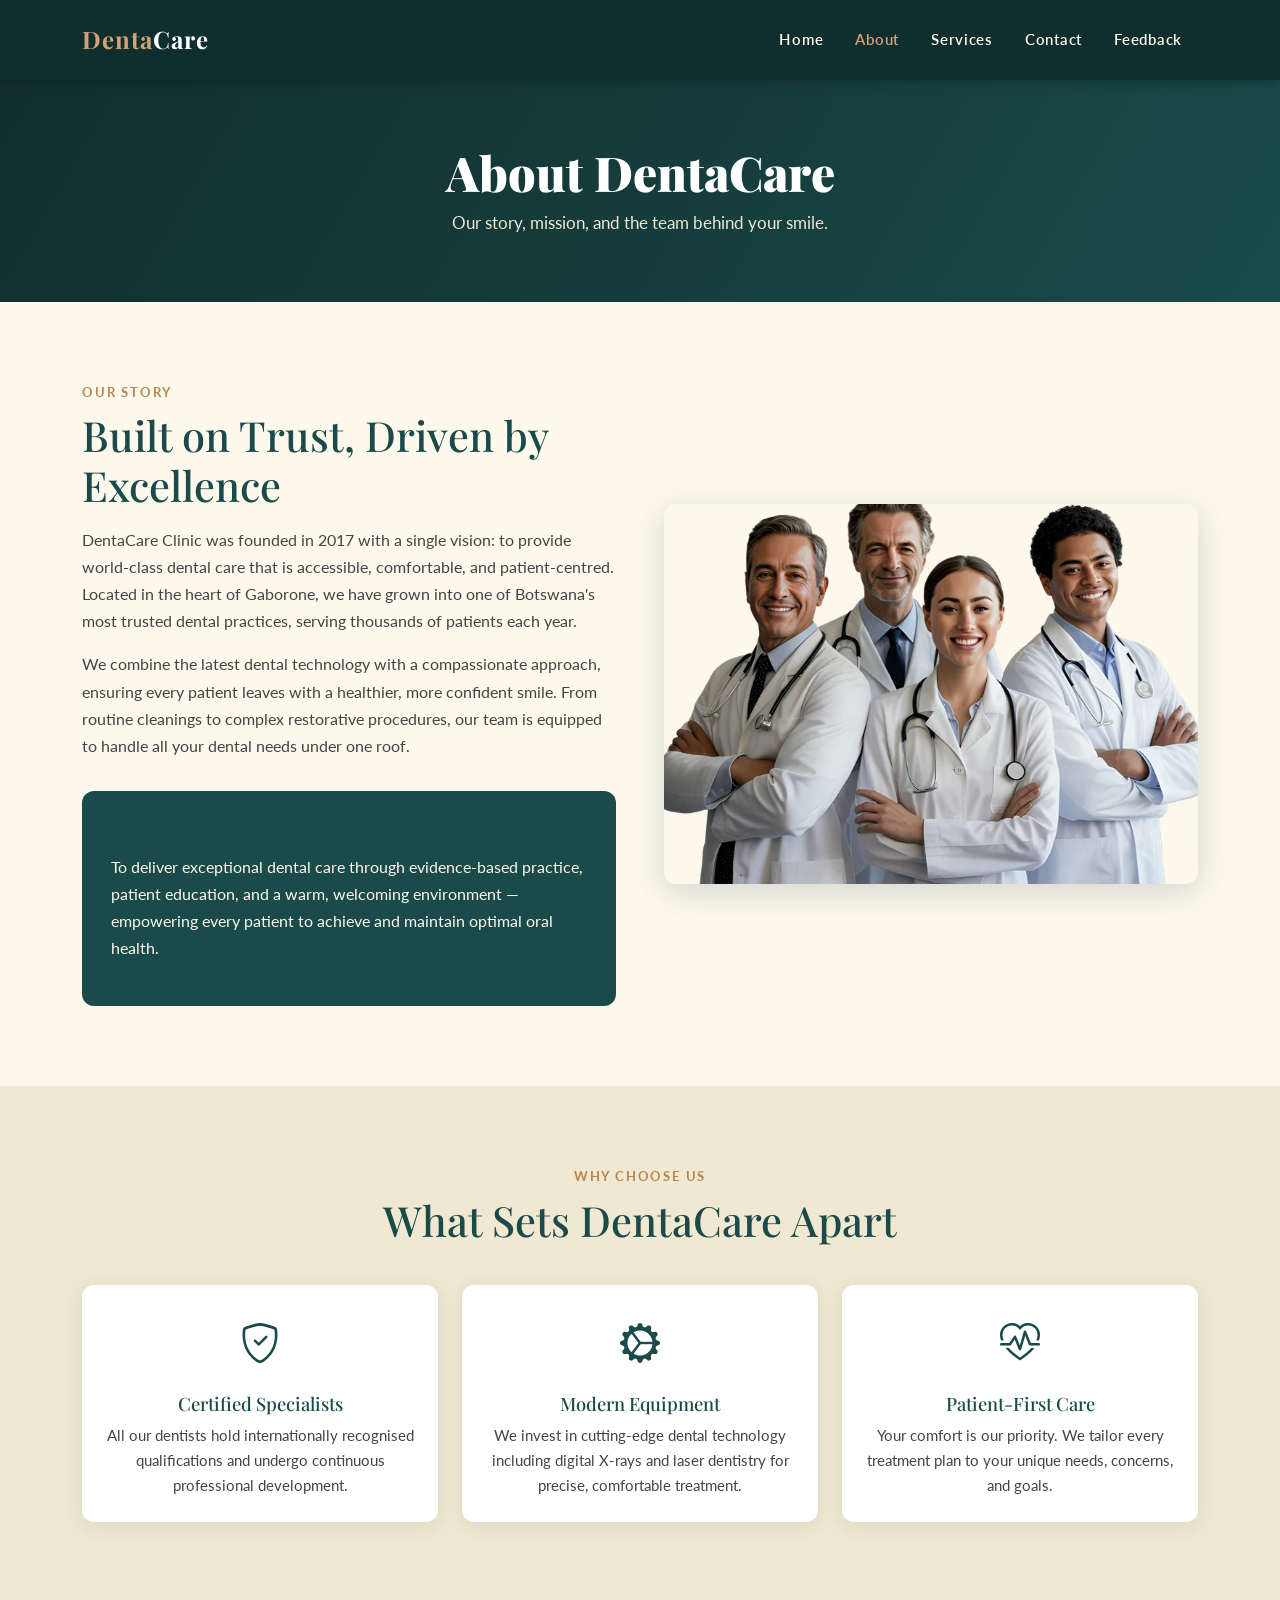
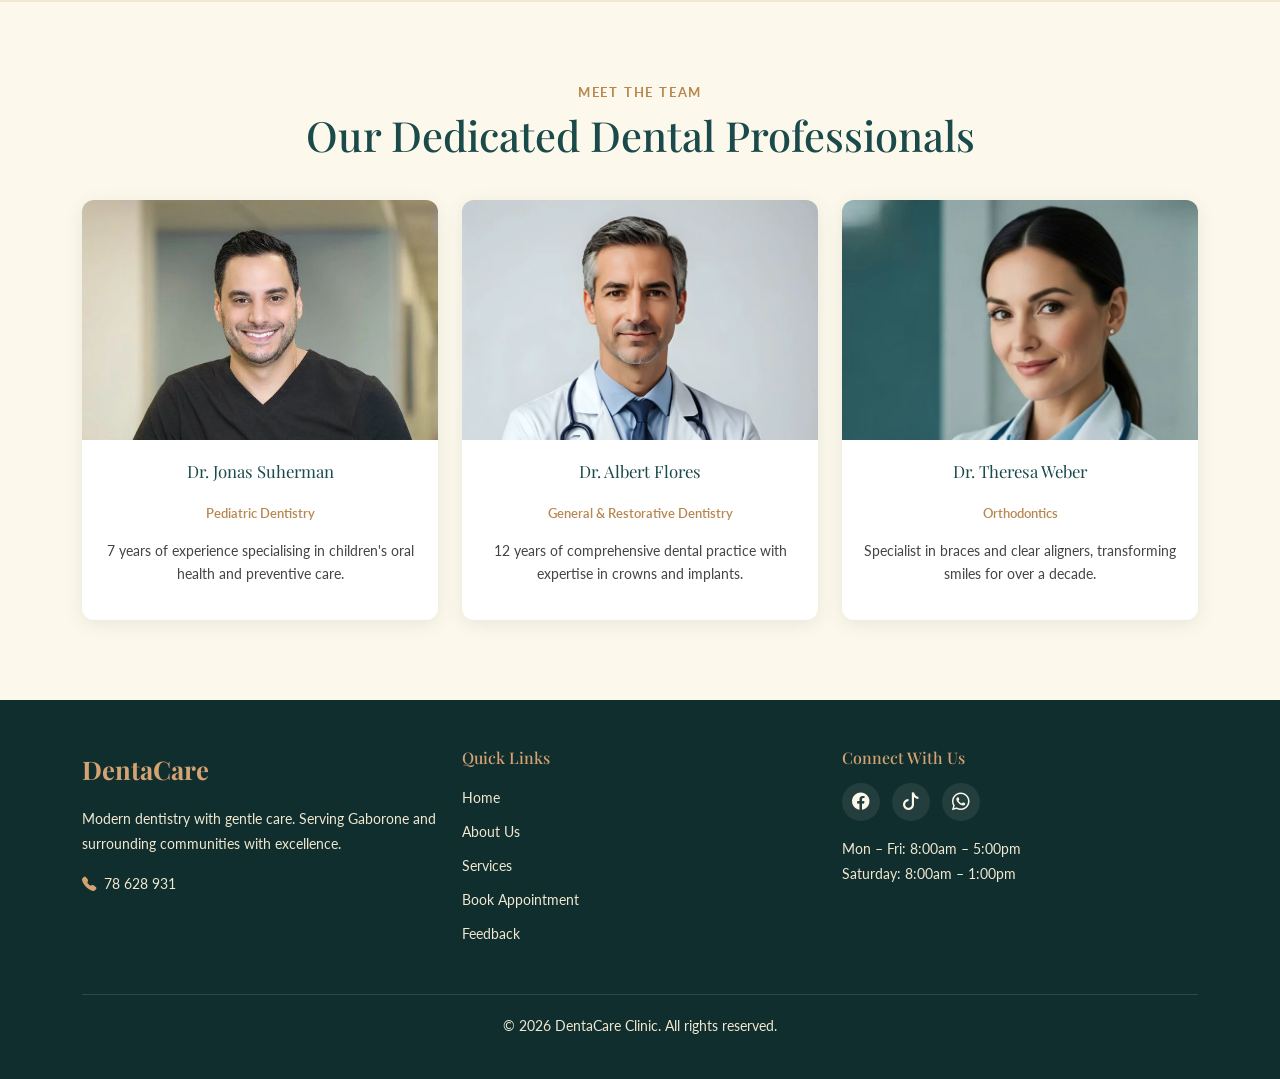
==== commit ef3f5645: "Add files via upload" ====
--- a/about.html
+++ b/about.html
@@ -3,276 +3,182 @@
 <head>
   <meta charset="UTF-8">
   <meta name="viewport" content="width=device-width, initial-scale=1.0">
-  <title>About Us | Luxe Brew Beauty Lounge</title>
-  <link href="https://cdn.jsdelivr.net/npm/bootstrap@5.3.0/dist/css/bootstrap.min.css" rel="stylesheet">
-  <link href="https://cdn.jsdelivr.net/npm/bootstrap-icons@1.10.5/font/bootstrap-icons.css" rel="stylesheet">
-  <link href="https://fonts.googleapis.com/css2?family=Playfair+Display:wght@400;600;700&family=Lato:wght@300;400;600;700&display=swap" rel="stylesheet">
+  <meta name="description" content="Learn about DentaCare Clinic, our story, mission, and dedicated dental team.">
+  <title>DentaCare Clinic | About Us</title>
+
+  <link rel="preconnect" href="https://fonts.googleapis.com">
+  <link href="https://fonts.googleapis.com/css2?family=Lato:wght@400;600;700&family=Playfair+Display:wght@700;900&display=swap" rel="stylesheet">
+  <link href="https://cdn.jsdelivr.net/npm/bootstrap@5.3.3/dist/css/bootstrap.min.css" rel="stylesheet">
+  <link href="https://cdn.jsdelivr.net/npm/bootstrap-icons@1.11.3/font/bootstrap-icons.css" rel="stylesheet">
   <link rel="stylesheet" href="style.css">
 </head>
 <body>
-  <nav class="navbar navbar-expand-lg navbar-dark sticky-top">
+
+
+  <nav class="navbar navbar-expand-lg" aria-label="Main navigation">
     <div class="container">
-      <a class="navbar-brand" href="index.html">Luxe Brew <span>Beauty</span></a>
-      <button class="navbar-toggler" type="button" data-bs-toggle="collapse" data-bs-target="#navbarMenu" aria-label="Toggle navigation">
+      <a class="navbar-brand" href="index.html">Denta<span>Care</span></a>
+      <button class="navbar-toggler" type="button" data-bs-toggle="collapse" data-bs-target="#mainNav" aria-controls="mainNav" aria-expanded="false" aria-label="Toggle navigation">
         <span class="navbar-toggler-icon"></span>
       </button>
-      <div class="collapse navbar-collapse" id="navbarMenu">
+      <div class="collapse navbar-collapse" id="mainNav">
         <ul class="navbar-nav ms-auto">
           <li class="nav-item"><a class="nav-link" href="index.html">Home</a></li>
           <li class="nav-item"><a class="nav-link active" href="about.html">About</a></li>
           <li class="nav-item"><a class="nav-link" href="services.html">Services</a></li>
-          <li class="nav-item"><a class="nav-link" href="gallery.html">Gallery</a></li>
-          <li class="nav-item"><a class="nav-link" href="booking.html">Booking</a></li>
           <li class="nav-item"><a class="nav-link" href="contact.html">Contact</a></li>
+          <li class="nav-item"><a class="nav-link" href="feedback.html">Feedback</a></li>
         </ul>
       </div>
     </div>
   </nav>
-  <section class="page-header">
-    <div class="container">
-      <p class="section-subtitle" style="color: var(--gold);">Our Story</p>
-      <h1>About Us</h1>
-      <p>Passion for beauty, love for coffee, and dedication to you.</p>
-    </div>
-  </section>
-  <section class="section-padding about-intro">
-    <div class="container">
-      <div class="row align-items-center g-5">
-        <div class="col-lg-5 reveal">
-          <img src="images/Stunning Outdoor Beauty Salon Design Ideas to___.webp" alt="Salon interior" width="800" height="600" class="about-story-img">
-        </div>
-        <div class="col-lg-7 reveal">
-          <p class="section-subtitle">Who We Are</p>
-          <h2 class="section-title">Born From a Love of Beauty & Coffee</h2>
-          <div class="gold-line gold-line-left"></div>
-          <p class="mb-3">
-            Luxe Brew Beauty Lounge was founded with one simple vision: to create a space where women and men can come to feel celebrated, beautiful, and deeply relaxed — all in one visit.
-          </p>
-          <p class="mb-3">
-            We noticed that most beauty salons felt rushed and transactional. We wanted something different — a warm, welcoming lounge where your appointment feels like a luxury ritual, not just a chore.
-          </p>
-          <p class="mb-4">
-            By combining premium beauty services with a stylish coffee lounge, we created Luxe Brew — a sanctuary for modern self-care. Whether you come for a facial, a lash set, or simply to enjoy a perfectly crafted cappuccino, you will always leave feeling your best.
-          </p>
-          <a href="booking.html" class="btn-gold">Book Your Visit</a>
-        </div>
 
+  <main>
+
+    <header class="page-banner">
+      <div class="container">
+        <h1>About DentaCare</h1>
+        <p>Our story, mission, and the team behind your smile.</p>
       </div>
-    </div>
-  </section>
-  <section class="section-padding">
-    <div class="container">
-      <div class="text-center reveal">
-        <p class="section-subtitle">What Drives Us</p>
-        <h2 class="section-title">Our Mission, Vision & Values</h2>
-        <div class="gold-line"></div>
-      </div>
-      <div class="row g-4 mt-2">
-        <div class="col-md-4 reveal">
-          <div class="service-card text-start">
-            <div class="card-icon text-start"><i class="bi bi-bullseye"></i></div>
-            <h4>Our Mission</h4>
-            <p>To provide exceptional beauty services and artisan coffee in a luxurious, welcoming environment that empowers every client to feel confident, beautiful, and refreshed.</p>
+    </header>
+
+    <section class="section-pad" aria-label="Clinic story">
+      <div class="container">
+        <div class="row align-items-center g-5">
+       
+          <div class="col-lg-6">
+            <p class="section-label">Our Story</p>
+            <h2>Built on Trust, Driven by Excellence</h2>
+            <p style="color:var(--text-mid);margin-top:1rem;">DentaCare Clinic was founded in 2017 with a single vision: to provide world-class dental care that is accessible, comfortable, and patient-centred. Located in the heart of Gaborone, we have grown into one of Botswana's most trusted dental practices, serving thousands of patients each year.</p>
+            <p style="color:var(--text-mid);margin-top:0.8rem;">We combine the latest dental technology with a compassionate approach, ensuring every patient leaves with a healthier, more confident smile. From routine cleanings to complex restorative procedures, our team is equipped to handle all your dental needs under one roof.</p>
+
+            <div class="mission-box">
+              <h3>Our Mission</h3>
+              <p>To deliver exceptional dental care through evidence-based practice, patient education, and a warm, welcoming environment — empowering every patient to achieve and maintain optimal oral health.</p>
+            </div>
           </div>
-        </div>
-        <div class="col-md-4 reveal">
-          <div class="service-card text-start">
-            <div class="card-icon text-start"><i class="bi bi-eye"></i></div>
-            <h4>Our Vision</h4>
-            <p>To become the most beloved beauty and lifestyle lounge in the region — a place where luxury is accessible, self-care is a priority, and every client is treated like royalty.</p>
-          </div>
-        </div>
-        <div class="col-md-4 reveal">
-          <div class="service-card text-start">
-            <div class="card-icon text-start"><i class="bi bi-heart"></i></div>
-            <h4>Our Philosophy</h4>
-            <p>We believe that beauty is a feeling. Our role is to bring out your best self through quality treatments, genuine care, and an environment that celebrates who you are.</p>
+
+         
+          <div class="col-lg-6">
+          <img src="images/clinic.webp" class="about-img" alt="DentaCare clinic team members smiling" width="560" height="460">
           </div>
         </div>
       </div>
-    </div>
-  </section>
-  <section class="section-padding" style="background-color: var(--pink-light);">
-    <div class="container">
-      <div class="row align-items-center g-5">
-        <div class="col-lg-6 reveal">
-          <p class="section-subtitle">What We Stand For</p>
-          <h2 class="section-title">Our Core Values</h2>
-          <div class="gold-line gold-line-left"></div>
-          <div class="value-item">
-            <div class="value-icon"><i class="bi bi-person-check"></i></div>
-            <div>
-              <h5 style="color: var(--brown); font-family: 'Playfair Display', serif; margin-bottom: 4px;">Customer Satisfaction First</h5>
-              <p style="font-size: 0.9rem;">Your experience is our top priority. We tailor every service to meet your personal needs.</p>
+    </section>
+
+    <section class="section-pad section-bg-alt" aria-label="Why choose DentaCare">
+      <div class="container">
+        <div class="text-center section-title-block">
+          <p class="section-label">Why Choose Us</p>
+          <h2>What Sets DentaCare Apart</h2>
+        </div>
+        <div class="row g-4">
+         
+          <div class="col-md-4">
+            <div class="service-card card h-100 p-4 text-center">
+              <i class="bi bi-shield-check fs-1 mb-3" style="color:var(--teal);"></i>
+              <h3 class="card-title">Certified Specialists</h3>
+              <p class="card-text">All our dentists hold internationally recognised qualifications and undergo continuous professional development.</p>
             </div>
           </div>
-          <div class="value-item">
-            <div class="value-icon"><i class="bi bi-gem"></i></div>
-            <div>
-              <h5 style="color: var(--brown); font-family: 'Playfair Display', serif; margin-bottom: 4px;">Quality Products Only</h5>
-              <p style="font-size: 0.9rem;">We use only premium, skin-safe beauty products from trusted, reputable brands.</p>
+         
+          <div class="col-md-4">
+            <div class="service-card card h-100 p-4 text-center">
+              <i class="bi bi-gear-wide-connected fs-1 mb-3" style="color:var(--teal);"></i>
+              <h3 class="card-title">Modern Equipment</h3>
+              <p class="card-text">We invest in cutting-edge dental technology including digital X-rays and laser dentistry for precise, comfortable treatment.</p>
             </div>
           </div>
-          <div class="value-item">
-            <div class="value-icon"><i class="bi bi-shield-check"></i></div>
-            <div>
-              <h5 style="color: var(--brown); font-family: 'Playfair Display', serif; margin-bottom: 4px;">Cleanliness & Hygiene</h5>
-              <p style="font-size: 0.9rem;">We maintain the highest hygiene standards. Our tools are sterilized before every single client.</p>
-            </div>
-          </div>
-          <div class="value-item">
-            <div class="value-icon"><i class="bi bi-leaf"></i></div>
-            <div>
-              <h5 style="color: var(--brown); font-family: 'Playfair Display', serif; margin-bottom: 4px;">Sustainability</h5>
-              <p style="font-size: 0.9rem;">We are committed to eco-friendly practices, using sustainable packaging and minimizing waste.</p>
-            </div>
-          </div>
-
-          <div class="value-item">
-            <div class="value-icon"><i class="bi bi-people"></i></div>
-            <div>
-              <h5 style="color: var(--brown); font-family: 'Playfair Display', serif; margin-bottom: 4px;">Professionalism</h5>
-              <p style="font-size: 0.9rem;">Our staff are trained and certified. We treat every client with dignity, warmth, and respect.</p>
+         
+          <div class="col-md-4">
+            <div class="service-card card h-100 p-4 text-center">
+              <i class="bi bi-heart-pulse fs-1 mb-3" style="color:var(--teal);"></i>
+              <h3 class="card-title">Patient-First Care</h3>
+              <p class="card-text">Your comfort is our priority. We tailor every treatment plan to your unique needs, concerns, and goals.</p>
             </div>
           </div>
         </div>
-        <div class="col-lg-6 reveal">
-          <div style="background: linear-gradient(135deg, var(--brown) 0%, var(--brown-medium) 100%); border-radius: 20px; padding: 40px; color: var(--white);">
-            <h3 style="color: var(--gold); font-size: 1.8rem; margin-bottom: 25px;">Why Our Clients Return</h3>
-            <div style="margin-bottom: 20px;">
-              <div style="display: flex; justify-content: space-between; margin-bottom: 8px;">
-                <span style="color: var(--gold-light);">Client Satisfaction</span>
-                <span style="color: var(--gold); font-weight: 700;">98%</span>
-              </div>
-              <div class="progress" style="height: 8px; border-radius: 4px;">
-                <div class="progress-bar" role="progressbar" style="width: 98%; background-color: var(--gold);"></div>
+      </div>
+    </section>
+
+    <section class="section-pad" aria-label="Our dental team">
+      <div class="container">
+        <div class="text-center section-title-block">
+          <p class="section-label">Meet the Team</p>
+          <h2>Our Dedicated Dental Professionals</h2>
+        </div>
+        <div class="row g-4">
+          <div class="col-md-4">
+            <div class="team-card">
+              <img src="images/Kids.webp" alt="Dr. Jonas Suherman, Pediatric Dentist" width="360" height="200" >
+              <div class="team-info">
+                <p class="team-name">Dr. Jonas Suherman</p>
+                <p class="team-role">Pediatric Dentistry</p>
+                <p style="font-size:0.85rem;color:var(--text-mid);margin-top:0.4rem;">7 years of experience specialising in children's oral health and preventive care.</p>
               </div>
             </div>
-            <div style="margin-bottom: 20px;">
-              <div style="display: flex; justify-content: space-between; margin-bottom: 8px;">
-                <span style="color: var(--gold-light);">Product Quality</span>
-                <span style="color: var(--gold); font-weight: 700;">95%</span>
-              </div>
-              <div class="progress" style="height: 8px; border-radius: 4px;">
-                <div class="progress-bar" role="progressbar" style="width: 95%; background-color: var(--gold);"></div>
+          </div>
+          <div class="col-md-4">
+            <div class="team-card">
+              <img src="images/doctor.webp" alt="Dr. Albert Flores, General Dentist" width="360" height="200" >
+              <div class="team-info">
+                <p class="team-name">Dr. Albert Flores</p>
+                <p class="team-role">General &amp; Restorative Dentistry</p>
+                <p style="font-size:0.85rem;color:var(--text-mid);margin-top:0.4rem;">12 years of comprehensive dental practice with expertise in crowns and implants.</p>
               </div>
             </div>
-            <div style="margin-bottom: 20px;">
-              <div style="display: flex; justify-content: space-between; margin-bottom: 8px;">
-                <span style="color: var(--gold-light);">Cleanliness Standard</span>
-                <span style="color: var(--gold); font-weight: 700;">100%</span>
-              </div>
-              <div class="progress" style="height: 8px; border-radius: 4px;">
-                <div class="progress-bar" role="progressbar" style="width: 100%; background-color: var(--gold);"></div>
-              </div>
-            </div>
-            <div>
-              <div style="display: flex; justify-content: space-between; margin-bottom: 8px;">
-                <span style="color: var(--gold-light);">Repeat Bookings</span>
-                <span style="color: var(--gold); font-weight: 700;">87%</span>
-              </div>
-              <div class="progress" style="height: 8px; border-radius: 4px;">
-                <div class="progress-bar" role="progressbar" style="width: 87%; background-color: var(--gold);"></div>
+          </div>
+          <div class="col-md-4">
+            <div class="team-card">
+              <img src="images/drbraces.webp" alt="Dr. Theresa Weber, Orthodontist" width="360" height="200">
+              <div class="team-info">
+                <p class="team-name">Dr. Theresa Weber</p>
+                <p class="team-role">Orthodontics</p>
+                <p style="font-size:0.85rem;color:var(--text-mid);margin-top:0.4rem;">Specialist in braces and clear aligners, transforming smiles for over a decade.</p>
               </div>
             </div>
           </div>
         </div>
       </div>
-    </div>
-  </section>
-  <section class="section-padding">
-    <div class="container">
-      <div class="text-center reveal">
-        <p class="section-subtitle">The People Behind Luxe Brew</p>
-        <h2 class="section-title">Meet Our Team</h2>
-        <div class="gold-line"></div>
-        <p class="mb-5" style="max-width: 550px; margin: 0 auto;">
-          Our talented and certified team is passionate about beauty, coffee, and making you smile.
-        </p>
-      </div>
-      <div class="row g-4">
-        <div class="col-md-6 col-lg-3 reveal">
-          <div class="team-card">
-            <div class="team-img-placeholder">
-              <img src="images/sadi.jpg" alt="Naledi Moagi" width="800" height="600">
-            </div>
-            <div class="card-body">
-              <h5>Naledi Moagi</h5>
-              <small>Head Beauty Therapist</small>
-              <p style="font-size: 0.82rem; margin-top: 8px; color: var(--text-medium);">5+ years experience in skincare and facial treatments.</p>
-            </div>
-          </div>
-        </div>
-        <div class="col-md-6 col-lg-3 reveal">
-          <div class="team-card">
-            <div class="team-img-placeholder">
-              <img src="images/naledi.webp" alt="Tebogo Sithole" width="800" height="600">
-            </div>
-            <div class="card-body">
-              <h5>Tebogo Sithole</h5>
-              <small>Nail Technician</small>
-              <p style="font-size: 0.82rem; margin-top: 8px; color: var(--text-medium);">Certified nail artist specializing in nail art and extensions.</p>
-            </div>
-          </div>
-        </div>
-        <div class="col-md-6 col-lg-3 reveal">
-          <div class="team-card">
-            <div class="team-img-placeholder">
-              <img src="images/Mpho.webp" alt="Boipelo Tau" width="800" height="600">
-            </div>
-            <div class="card-body">
-              <h5>Boipelo Tau</h5>
-              <small>Makeup Artist</small>
-              <p style="font-size: 0.82rem; margin-top: 8px; color: var(--text-medium);">Award-winning makeup artist for events and editorial work.</p>
-            </div>
-          </div>
-        </div>
-        <div class="col-md-6 col-lg-3 reveal">
-          <div class="team-card">
-            <div class="team-img-placeholder">
-              <img src="images/Photo portrait.webp" alt="Katlego Dube" width="800" height="600">
-            </div>
-            <div class="card-body">
-              <h5>Katlego Dube</h5>
-              <small>Head Barista</small>
-              <p style="font-size: 0.82rem; margin-top: 8px; color: var(--text-medium);">Trained barista with a passion for latte art and specialty coffee.</p>
-            </div>
-          </div>
-        </div>
-      </div>
-    </div>
-  </section>
-  <footer class="footer">
+    </section>
+
+  </main>
+
+  <footer>
     <div class="container">
       <div class="row g-4">
         <div class="col-md-4">
-          <h5>Luxe Brew Beauty Lounge</h5>
-          <p>Where beauty meets indulgence. Your luxury self-care destination.</p>
+          <p class="footer-brand">DentaCare</p>
+          <p class="mt-2">Modern dentistry with gentle care. Serving Gaborone and surrounding communities with excellence.</p>
+          <p class="mt-2"><i class="bi bi-telephone-fill me-2" style="color:var(--amber);"></i>78 628 931</p>
         </div>
         <div class="col-md-4">
-          <h5>Quick Links</h5>
-          <ul>
+          <h3 style="color:var(--amber);font-size:1rem;margin-bottom:1rem;">Quick Links</h3>
+          <ul class="footer-links">
             <li><a href="index.html">Home</a></li>
             <li><a href="about.html">About Us</a></li>
-            <li><a href="services.html">Services & Menu</a></li>
-            <li><a href="gallery.html">Gallery</a></li>
-            <li><a href="booking.html">Book Appointment</a></li>
-            <li><a href="contact.html">Contact</a></li>
+            <li><a href="services.html">Services</a></li>
+            <li><a href="contact.html">Book Appointment</a></li>
+            <li><a href="feedback.html">Feedback</a></li>
           </ul>
         </div>
         <div class="col-md-4">
-          <h5>Contact Us</h5>
-          <p><i class="bi bi-telephone me-2" style="color: var(--gold);"></i> 78628931</p>
-          <p><i class="bi bi-envelope me-2" style="color: var(--gold);"></i> albertlaone2304@gmail.com</p>
-          <p><i class="bi bi-clock me-2" style="color: var(--gold);"></i> Mon–Sat: 8:00 AM – 7:00 PM</p>
+          <h4 style="color:var(--amber);font-size:1rem;margin-bottom:1rem;">Connect With Us</h4>
+          <div class="social-icons">
+            <a href="#" aria-label="Facebook"><i class="bi bi-facebook"></i></a>
+            <a href="#" aria-label="TikTok"><i class="bi bi-tiktok"></i></a>
+            <a href="#" aria-label="WhatsApp"><i class="bi bi-whatsapp"></i></a>
+          </div>
+          <p class="mt-3">Mon – Fri: 8:00am – 5:00pm<br>Saturday: 8:00am – 1:00pm</p>
         </div>
       </div>
       <div class="footer-bottom">
-        <p>&copy; 2026 Luxe Brew Beauty Lounge. All Rights Reserved.</p>
+        <p>&copy; 2026 DentaCare Clinic. All rights reserved.</p>
       </div>
     </div>
   </footer>
-  <script src="https://cdn.jsdelivr.net/npm/bootstrap@5.3.0/dist/js/bootstrap.bundle.min.js"></script>
+
+  <script src="https://cdn.jsdelivr.net/npm/bootstrap@5.3.3/dist/js/bootstrap.bundle.min.js"></script>
   <script src="script.js"></script>
 </body>
 </html>
--- a/style.css
+++ b/style.css
@@ -1,1013 +1,464 @@
+/* ============================================================
+   DentaCare Clinic – style.css
+   Palette: Deep Teal #1A4A4A | Warm Amber #D4A373 | Rich Cream #FDF8EC
+   Author: Student Developer
+   ============================================================ */
+
+/* ---------- 1. CSS CUSTOM PROPERTIES ---------- */
 :root {
-  --gold: #C9A84C;
-  --gold-light: #E8D5A3;
-  --cream: #FDF6EC;
-  --pink: #F4C2C2;
-  --pink-light: #FDE8E8;
-  --brown: #3B2314;
-  --brown-medium: #7B4F2E;
-  --brown-light: #A87050;
-  --white: #FFFFFF;
-  --text-dark: #2C1A0E;
-  --text-medium: #5A3E2B;
-  --shadow: rgba(59, 35, 20, 0.15);
-}
-
-* {
-  margin: 0;
-  padding: 0;
-  box-sizing: border-box;
-}
+  --teal:   #1A4A4A;
+  --teal-dark: #112E2E;
+  --amber:  #D4A373;
+  --amber-dark: #B8864F;
+  --cream:  #FDF8EC;
+  --cream-dark: #F0E8D0;
+  --text-dark: #1C1C1C;
+  --text-mid:  #444444;
+  --white:  #FFFFFF;
+  --shadow: 0 8px 32px rgba(26, 74, 74, 0.18);
+  --radius: 12px;
+  --transition: 0.3s ease;
+}
+
+/* ---------- 2. RESET & BASE ---------- */
+*, *::before, *::after { box-sizing: border-box; margin: 0; padding: 0; }
+
+html { scroll-behavior: smooth; }
 
 body {
   font-family: 'Lato', sans-serif;
   background-color: var(--cream);
   color: var(--text-dark);
-  scroll-behavior: smooth;
-}
-
-h1, h2, h3, h4 {
-  font-family: 'Playfair Display', serif;
-  color: var(--brown);
-}
-
-p {
-  line-height: 1.8;
-  color: var(--text-medium);
-}
-
-a {
-  text-decoration: none;
-  color: inherit;
-}
-
-img {
-  max-width: 100%;
-  height: auto;
-  display: block;
-}
-
-.section-padding {
-  padding: 80px 0;
-}
-
-.section-title {
-  font-size: 2.2rem;
-  color: var(--brown);
-  margin-bottom: 10px;
-}
-
-.section-subtitle {
-  color: var(--gold);
-  font-size: 0.95rem;
-  letter-spacing: 3px;
+  line-height: 1.7;
+  font-size: 1rem;
+}
+
+img { max-width: 100%; height: auto; display: block; }
+
+a { text-decoration: none; color: inherit; }
+
+/* ---------- 3. TYPOGRAPHY ---------- */
+h1, h2, h3, h4, h5 {
+  font-family: 'Playfair Display', serif;
+  color: var(--teal);
+  line-height: 1.2;
+}
+
+h1 { font-size: clamp(2rem, 5vw, 3.6rem); font-weight: 900; }
+h2 { font-size: clamp(1.6rem, 3.5vw, 2.6rem); }
+h3 { font-size: 1.3rem; }
+
+.section-label {
+  font-size: 0.8rem;
+  letter-spacing: 0.14em;
   text-transform: uppercase;
-  margin-bottom: 8px;
-  font-family: 'Lato', sans-serif;
+  color: var(--amber-dark);
+  font-weight: 700;
+  margin-bottom: 0.4rem;
+}
+
+/* ---------- 4. NAVBAR ---------- */
+.navbar {
+  background-color: var(--teal-dark) !important;
+  padding: 0.9rem 0;
+  box-shadow: 0 2px 12px rgba(0,0,0,0.25);
+  position: sticky;
+  top: 0;
+  z-index: 1000;
+}
+
+.navbar-brand {
+  font-family: 'Playfair Display', serif;
+  font-size: 1.5rem;
+  font-weight: 700;
+  color: var(--amber) !important;
+  letter-spacing: 0.04em;
+}
+
+.navbar-brand span { color: var(--white); }
+
+.navbar-nav .nav-link {
+  color: var(--cream) !important;
   font-weight: 600;
-}
-
-.gold-line {
-  width: 60px;
-  height: 3px;
-  background-color: var(--gold);
-  margin: 15px auto 30px auto;
-  border-radius: 2px;
-}
-
-.gold-line-left {
-  margin-left: 0;
-}
-
-.btn-gold {
-  background-color: var(--gold);
-  color: var(--white);
-  border: none;
-  padding: 12px 32px;
-  border-radius: 50px;
-  font-family: 'Lato', sans-serif;
-  font-size: 0.95rem;
-  font-weight: 600;
-  letter-spacing: 1px;
-  cursor: pointer;
-  transition: background-color 0.3s ease, transform 0.2s ease;
-  display: inline-block;
-}
-
-.btn-gold:hover {
-  background-color: var(--brown-medium);
-  color: var(--white);
-  transform: translateY(-2px);
-}
-
-.btn-outline-gold {
-  background-color: transparent;
-  color: var(--gold);
-  border: 2px solid var(--gold);
-  padding: 11px 32px;
-  border-radius: 50px;
-  font-family: 'Lato', sans-serif;
-  font-size: 0.95rem;
-  font-weight: 600;
-  cursor: pointer;
-  transition: all 0.3s ease;
-  display: inline-block;
-}
-
-.btn-outline-gold:hover {
-  background-color: var(--gold);
-  color: var(--white);
-  transform: translateY(-2px);
-}
-
-.navbar {
-  background-color: var(--brown) !important;
-  padding: 16px 0;
-  box-shadow: 0 2px 20px var(--shadow);
-}
-
-.navbar-brand {
-  font-family: 'Playfair Display', serif;
-  font-size: 1.5rem;
-  color: var(--gold) !important;
-  font-weight: 700;
-  letter-spacing: 1px;
-}
-
-.navbar-brand span {
-  color: var(--pink);
-}
-
-.nav-link {
-  color: var(--gold-light) !important;
-  font-family: 'Lato', sans-serif;
-  font-size: 0.9rem;
-  letter-spacing: 1px;
-  text-transform: uppercase;
-  padding: 8px 16px !important;
-  transition: color 0.3s ease;
-}
-
-.nav-link:hover,
-.nav-link.active {
-  color: var(--gold) !important;
-}
-
-.navbar-toggler {
-  border-color: var(--gold) !important;
-}
-
-.navbar-toggler-icon {
-  filter: invert(75%) sepia(50%) saturate(400%) hue-rotate(5deg);
-}
-
-.page-header {
-  background: linear-gradient(135deg, var(--brown) 0%, var(--brown-medium) 100%);
-  padding: 80px 0 50px;
-  text-align: center;
-}
-
-.page-header h1 {
-  color: var(--gold);
-  font-size: 2.8rem;
-  margin-bottom: 10px;
-}
-
-.page-header p {
-  color: var(--gold-light);
-  font-size: 1rem;
-}
-
+  font-size: 0.92rem;
+  letter-spacing: 0.05em;
+  padding: 0.5rem 1rem !important;
+  transition: color var(--transition);
+}
+
+.navbar-nav .nav-link:hover,
+.navbar-nav .nav-link.active {
+  color: var(--amber) !important;
+}
+
+.navbar-toggler { border-color: var(--amber); }
+.navbar-toggler-icon { filter: invert(1); }
+
+/* ---------- 5. HERO SECTION ---------- */
 .hero-section {
-  min-height: 100vh;
-  background: linear-gradient(135deg, var(--brown) 0%, var(--brown-medium) 50%, var(--brown-light) 100%);
+  background: linear-gradient(135deg, var(--teal-dark) 0%, var(--teal) 60%, #2A6A5A 100%);
+  min-height: 88vh;
   display: flex;
   align-items: center;
   position: relative;
   overflow: hidden;
+  padding: 5rem 0 3rem;
 }
 
 .hero-section::before {
   content: '';
   position: absolute;
-  width: 500px;
-  height: 500px;
+  top: -40%;
+  right: -10%;
+  width: 60%;
+  height: 160%;
+  background: rgba(212, 163, 115, 0.07);
   border-radius: 50%;
-  background: rgba(201, 168, 76, 0.08);
-  top: -100px;
-  right: -100px;
   pointer-events: none;
 }
 
-.hero-section::after {
-  content: '';
-  position: absolute;
-  width: 350px;
-  height: 350px;
-  border-radius: 50%;
-  background: rgba(244, 194, 194, 0.06);
-  bottom: -80px;
-  left: -80px;
-  pointer-events: none;
-}
-
-.hero-container {
+.hero-title {
+  color: var(--white) !important;
+  font-size: clamp(2.2rem, 5.5vw, 4rem);
+  font-weight: 900;
+  text-transform: uppercase;
+  line-height: 1.1;
+  margin-bottom: 1.2rem;
+}
+
+.hero-title span { color: var(--amber); }
+
+.hero-subtitle {
+  color: var(--cream-dark);
+  font-size: 1.05rem;
+  max-width: 480px;
+  margin-bottom: 2rem;
+}
+
+/* Pop-out hero image animation */
+.hero-img-wrap {
+  position: relative;
+  animation: popIn 0.9s cubic-bezier(0.34, 1.56, 0.64, 1) both;
+}
+
+@keyframes popIn {
+  0%   { opacity: 0; transform: scale(0.75) translateY(40px); }
+  100% { opacity: 1; transform: scale(1)    translateY(0); }
+}
+
+.hero-img-wrap img {
+  border-radius: var(--radius);
+  box-shadow: 0 20px 60px rgba(0,0,0,0.45);
+  width: 100%;
+  object-fit: cover;
+  max-height: 480px;
+}
+
+/* Doctor card overlay */
+.doctor-card {
+  background: var(--white);
+  border-radius: var(--radius);
+  padding: 0.9rem 1.1rem;
   display: flex;
   align-items: center;
-  justify-content: space-between;
-  gap: 60px;
-  padding: 80px 20px;
-  z-index: 2;
-  position: relative;
-  width: 100%;
-  max-width: 1200px;
-  margin: 0 auto;
-}
-
-.hero-content {
-  flex: 1;
-  max-width: 560px;
-  text-align: left;
-}
-
-.hero-badge {
-  display: inline-block;
-  color: var(--gold);
-  font-size: 0.85rem;
-  letter-spacing: 4px;
+  gap: 0.75rem;
+  box-shadow: var(--shadow);
+  position: absolute;
+  bottom: -20px;
+  right: -10px;
+  width: 220px;
+}
+
+.doctor-card img {
+  width: 52px;
+  height: 52px;
+  border-radius: 50%;
+  object-fit: cover;
+  border: 2px solid var(--amber);
+}
+
+.doctor-card .doc-name {
+  font-family: 'Playfair Display', serif;
+  font-size: 0.88rem;
+  font-weight: 700;
+  color: var(--teal);
+}
+
+.doctor-card .doc-title { font-size: 0.73rem; color: var(--text-mid); }
+.doctor-card .doc-exp   { font-size: 0.73rem; color: var(--amber-dark); font-weight: 700; }
+
+/* ---------- 6. STATS BAR ---------- */
+.stats-bar {
+  background: var(--teal);
+  padding: 2.5rem 0;
+}
+
+.stat-item { text-align: center; padding: 0.5rem; }
+
+.stat-number {
+  font-family: 'Playfair Display', serif;
+  font-size: clamp(1.8rem, 4vw, 2.8rem);
+  font-weight: 900;
+  color: var(--amber);
+  display: block;
+  line-height: 1;
+}
+
+.stat-label {
+  font-size: 0.75rem;
+  letter-spacing: 0.1em;
   text-transform: uppercase;
-  border: 1px solid var(--gold);
-  padding: 6px 20px;
-  border-radius: 50px;
-  margin-bottom: 25px;
-  opacity: 0;
-  animation: fadeInDown 1s ease 0.3s forwards;
-}
-
-.hero-title {
-  font-size: clamp(2rem, 5vw, 4rem);
-  color: var(--white);
-  line-height: 1.2;
-  margin-bottom: 20px;
-  opacity: 0;
-  animation: fadeInUp 1s ease 0.6s forwards;
-}
-
-.hero-title span {
-  color: var(--gold);
-}
-
-.hero-subtitle {
-  font-size: 1.1rem;
-  color: var(--gold-light);
-  max-width: 500px;
-  margin: 0 0 35px;
-  opacity: 0;
-  animation: fadeInUp 1s ease 0.9s forwards;
-}
-
-.hero-buttons {
-  opacity: 0;
-  animation: fadeInUp 1s ease 1.1s forwards;
-  display: flex;
-  gap: 15px;
-  flex-wrap: wrap;
-}
-
-.hero-image-wrap {
-  flex: 0 0 420px;
-  position: relative;
-  opacity: 0;
-  animation: popIn 1s cubic-bezier(0.34, 1.56, 0.64, 1) 0.8s forwards;
-}
-
-@keyframes popIn {
-  from {
-    opacity: 0;
-    transform: scale(0.85) translateY(30px);
-  }
-  to {
-    opacity: 1;
-    transform: scale(1) translateY(0);
-  }
-}
-
-.hero-image-frame {
-  position: relative;
-  border-radius: 30px 30px 30px 80px;
+  color: var(--cream);
+  margin-top: 0.3rem;
+  font-weight: 600;
+}
+
+/* ---------- 7. SECTION GENERIC ---------- */
+.section-pad { padding: 5rem 0; }
+
+.section-bg-alt { background-color: var(--cream-dark); }
+
+.section-title-block { margin-bottom: 2.5rem; }
+
+/* ---------- 8. SERVICE CARDS ---------- */
+.service-card {
+  background: var(--white);
+  border: none;
+  border-radius: var(--radius);
+  box-shadow: 0 4px 20px rgba(26,74,74,0.10);
+  transition: transform var(--transition), box-shadow var(--transition);
   overflow: hidden;
-  box-shadow:
-    0 30px 80px rgba(0,0,0,0.4),
-    0 0 0 3px var(--gold),
-    0 0 0 10px rgba(201,168,76,0.15);
-}
-
-.hero-img {
-  width: 100%;
-  height: 500px;
-  object-fit: cover;
-  object-position: center top;
-  display: block;
-  transition: transform 0.6s ease;
-}
-
-.hero-image-frame:hover .hero-img {
-  transform: scale(1.04);
-}
-
-.hero-float-badge {
-  position: absolute;
-  background: rgba(59, 35, 20, 0.92);
-  backdrop-filter: blur(8px);
-  border: 1px solid var(--gold);
-  color: var(--gold-light);
-  font-size: 0.8rem;
-  font-family: 'Lato', sans-serif;
-  font-weight: 600;
-  letter-spacing: 1px;
-  padding: 8px 16px;
-  border-radius: 50px;
-  display: flex;
-  align-items: center;
-  gap: 6px;
-  white-space: nowrap;
-}
-
-.hero-float-badge i {
-  color: var(--gold);
-}
-
-.hero-float-top {
-  top: 20px;
-  left: -20px;
-  animation: floatBadge 3s ease-in-out infinite;
-}
-
-.hero-float-bottom {
-  bottom: 30px;
-  right: -20px;
-  animation: floatBadge 3s ease-in-out infinite 1.5s;
-}
-
-@keyframes floatBadge {
-  0%, 100% { transform: translateY(0); }
-  50% { transform: translateY(-6px); }
-}
-
-.hero-ring {
-  position: absolute;
-  width: 460px;
-  height: 460px;
-  border-radius: 50%;
-  border: 2px dashed rgba(201, 168, 76, 0.25);
-  top: 50%;
-  left: 50%;
-  transform: translate(-50%, -50%);
-  z-index: -1;
-  animation: spinRing 25s linear infinite;
-}
-
-@keyframes spinRing {
-  from { transform: translate(-50%, -50%) rotate(0deg); }
-  to { transform: translate(-50%, -50%) rotate(360deg); }
-}
-
-@media (max-width: 992px) {
-  .hero-container {
-    flex-direction: column;
-    text-align: center;
-    gap: 40px;
-    padding: 60px 20px;
-  }
-
-  .hero-content {
-    text-align: center;
-    max-width: 100%;
-  }
-
-  .hero-subtitle {
-    margin: 0 auto 35px;
-  }
-
-  .hero-buttons {
-    justify-content: center;
-  }
-
-  .hero-image-wrap {
-    flex: none;
-    width: 100%;
-    max-width: 380px;
-    margin: 0 auto;
-  }
-
-  .hero-float-top { left: 0; }
-  .hero-float-bottom { right: 0; }
-
-  .hero-ring {
-    width: 380px;
-    height: 380px;
-  }
-}
-
-@media (max-width: 576px) {
-  .hero-img { height: 320px; }
-  .hero-image-wrap { max-width: 300px; }
-  .hero-ring { width: 310px; height: 310px; }
-}
-
-/* ---------- KEYFRAME ANIMATIONS ---------- */
-@keyframes fadeInDown {
-  from {
-    opacity: 0;
-    transform: translateY(-20px);
-  }
-  to {
-    opacity: 1;
-    transform: translateY(0);
-  }
-}
-
-@keyframes fadeInUp {
-  from {
-    opacity: 0;
-    transform: translateY(30px);
-  }
-  to {
-    opacity: 1;
-    transform: translateY(0);
-  }
-}
-
-@keyframes fadeIn {
-  from { opacity: 0; }
-  to { opacity: 1; }
-}
-
-.reveal {
-  opacity: 0;
-  transform: translateY(40px);
-  transition: opacity 0.7s ease, transform 0.7s ease;
-}
-
-.reveal.visible {
-  opacity: 1;
-  transform: translateY(0);
-}
-
-.service-card {
-  background-color: var(--white);
-  border-radius: 16px;
-  padding: 35px 25px;
-  text-align: center;
-  box-shadow: 0 4px 20px var(--shadow);
-  transition: transform 0.3s ease, box-shadow 0.3s ease;
   height: 100%;
-  border-top: 4px solid var(--gold);
 }
 
 .service-card:hover {
-  transform: translateY(-8px);
-  box-shadow: 0 12px 35px rgba(59, 35, 20, 0.2);
-}
-
-.service-card .card-icon {
-  font-size: 2.5rem;
-  margin-bottom: 15px;
-  color: var(--gold);
-}
-
-.service-card h4 {
-  font-size: 1.2rem;
-  margin-bottom: 10px;
-  color: var(--brown);
-}
-
-.service-card p {
-  font-size: 0.9rem;
-  color: var(--text-medium);
-}
-
-.price-tag {
-  display: inline-block;
-  background-color: var(--gold);
-  color: var(--white);
-  padding: 4px 16px;
-  border-radius: 50px;
-  font-weight: 700;
-  font-size: 0.9rem;
-  margin-top: 15px;
-}
-
-.coffee-section {
-  background: linear-gradient(135deg, var(--brown) 0%, var(--brown-medium) 100%);
-  color: var(--white);
-  padding: 80px 0;
-}
-
-.coffee-section h2 {
-  color: var(--gold);
-}
-
-.coffee-section p {
-  color: var(--gold-light);
-}
-
-.coffee-item {
-  background: rgba(255, 255, 255, 0.08);
-  border-radius: 12px;
-  padding: 25px 20px;
-  text-align: center;
-  border: 1px solid rgba(201, 168, 76, 0.3);
-  transition: background 0.3s ease, transform 0.3s ease;
-}
-
-.coffee-item:hover {
-  background: rgba(201, 168, 76, 0.15);
-  transform: translateY(-5px);
-}
-
-.coffee-item h5 {
-  color: var(--gold);
-  font-size: 1rem;
-  margin-bottom: 5px;
-}
-
-.coffee-item p {
-  font-size: 0.85rem;
-  margin-bottom: 0;
-}
-
-.experience-section {
-  background-color: var(--pink-light);
-}
-
-.experience-card {
-  background-color: var(--white);
-  border-radius: 16px;
-  padding: 35px 25px;
-  text-align: center;
-  box-shadow: 0 4px 15px var(--shadow);
-  height: 100%;
-}
-
-.experience-number {
-  font-family: 'Playfair Display', serif;
-  font-size: 3rem;
-  color: var(--gold);
-  font-weight: 700;
-  line-height: 1;
-  margin-bottom: 8px;
-}
-
-.about-intro {
-  background: linear-gradient(135deg, var(--cream) 0%, var(--pink-light) 100%);
-}
-
-.about-story-img {
-  border-radius: 20px;
-  box-shadow: 0 10px 40px var(--shadow);
-  width: 100%;
-  height: 420px;
+  transform: translateY(-6px);
+  box-shadow: 0 12px 36px rgba(26,74,74,0.18);
+}
+
+.service-card .card-img-top {
+  height: 220px;
   object-fit: cover;
   object-position: center;
-  display: block;
-}
-
-div.about-story-img {
-  background: linear-gradient(135deg, var(--brown) 0%, var(--brown-light) 100%);
-}
-
-.value-item {
-  display: flex;
-  align-items: flex-start;
-  gap: 15px;
-  margin-bottom: 20px;
-}
-
-.value-icon {
-  width: 45px;
-  height: 45px;
-  background-color: var(--gold);
-  border-radius: 50%;
-  display: flex;
+  width: 100%;
+}
+
+.service-card .card-body { padding: 1.4rem; }
+
+.service-card .card-title {
+  font-family: 'Playfair Display', serif;
+  color: var(--teal);
+  font-size: 1.15rem;
+  margin-bottom: 0.5rem;
+}
+
+.service-card .card-text { color: var(--text-mid); font-size: 0.92rem; }
+
+/* ---------- 9. BUTTONS ---------- */
+.btn-amber {
+  background: var(--amber);
+  color: var(--teal-dark);
+  font-weight: 700;
+  border: none;
+  padding: 0.7rem 1.8rem;
+  border-radius: 50px;
+  font-size: 0.9rem;
+  letter-spacing: 0.06em;
+  transition: background var(--transition), transform var(--transition);
+  cursor: pointer;
+}
+
+.btn-amber:hover {
+  background: var(--amber-dark);
+  color: var(--white);
+  transform: translateY(-2px);
+}
+
+.btn-outline-teal {
+  border: 2px solid var(--teal);
+  color: var(--teal);
+  background: transparent;
+  font-weight: 700;
+  padding: 0.65rem 1.6rem;
+  border-radius: 50px;
+  font-size: 0.9rem;
+  transition: all var(--transition);
+  cursor: pointer;
+}
+
+.btn-outline-teal:hover {
+  background: var(--teal);
+  color: var(--white);
+}
+
+/* ---------- 10. ABOUT / TWO-COLUMN ---------- */
+.about-img {
+  border-radius: var(--radius);
+  box-shadow: var(--shadow);
+  width: 100%;
+  height: 380px;
+  object-fit: cover;
+  object-position: center;
+}
+
+.mission-box {
+  background: var(--teal);
+  color: var(--cream);
+  border-radius: var(--radius);
+  padding: 1.8rem;
+  margin-top: 2rem;
+}
+
+.mission-box h4 { color: var(--amber); margin-bottom: 0.6rem; }
+
+/* ---------- 11. TEAM CARDS ---------- */
+.team-card {
+  background: var(--white);
+  border-radius: var(--radius);
+  overflow: hidden;
+  box-shadow: 0 4px 18px rgba(26,74,74,0.10);
+  transition: transform var(--transition);
+}
+
+.team-card:hover { transform: translateY(-5px); }
+
+.team-card img { width: 100%; height: 240px; object-fit: cover; object-position: center top; }
+
+.team-card .team-info { padding: 1.1rem; text-align: center; }
+
+.team-card .team-name {
+  font-family: 'Playfair Display', serif;
+  color: var(--teal);
+  font-size: 1.05rem;
+}
+
+.team-card .team-role { font-size: 0.82rem; color: var(--amber-dark); font-weight: 600; }
+
+/* ---------- 12. FORMS ---------- */
+.form-section {
+  background: var(--white);
+  border-radius: var(--radius);
+  box-shadow: var(--shadow);
+  padding: 2.5rem;
+}
+
+.form-label { font-weight: 600; color: var(--teal); font-size: 0.9rem; }
+
+.form-control, .form-select {
+  border: 1.5px solid #C9D9D9;
+  border-radius: 8px;
+  padding: 0.65rem 0.9rem;
+  font-size: 0.92rem;
+  transition: border-color var(--transition), box-shadow var(--transition);
+  background: var(--cream);
+  color: var(--text-dark);
+}
+
+.form-control:focus, .form-select:focus {
+  border-color: var(--teal);
+  box-shadow: 0 0 0 3px rgba(26,74,74,0.12);
+  outline: none;
+  background: var(--white);
+}
+
+.form-section h2 { color: var(--teal); margin-bottom: 0.3rem; }
+
+/* ---------- 13. ALERT ---------- */
+.alert-success-custom {
+  background: #D6F0E8;
+  border: 1.5px solid #1A4A4A;
+  color: var(--teal-dark);
+  border-radius: 8px;
+  padding: 1rem 1.4rem;
+  font-weight: 600;
+  display: none;
+  margin-top: 1rem;
+}
+
+/* ---------- 14. FOOTER ---------- */
+footer {
+  background: var(--teal-dark);
+  color: var(--cream);
+  padding: 3rem 0 1.5rem;
+}
+
+.footer-brand {
+  font-family: 'Playfair Display', serif;
+  font-size: 1.6rem;
+  color: var(--amber);
+  font-weight: 700;
+}
+
+footer p { color: var(--cream-dark); font-size: 0.9rem; }
+
+.footer-links { list-style: none; padding: 0; }
+
+.footer-links li { margin-bottom: 0.4rem; }
+
+.footer-links a {
+  color: var(--cream-dark);
+  font-size: 0.9rem;
+  transition: color var(--transition);
+}
+
+.footer-links a:hover { color: var(--amber); }
+
+.social-icons a {
+  display: inline-flex;
   align-items: center;
   justify-content: center;
-  color: var(--white);
+  width: 38px; height: 38px;
+  border-radius: 50%;
+  background: rgba(255,255,255,0.08);
+  color: var(--cream);
   font-size: 1.1rem;
-  flex-shrink: 0;
-}
-
-.team-card {
-  background-color: var(--white);
-  border-radius: 16px;
-  overflow: hidden;
-  box-shadow: 0 4px 20px var(--shadow);
+  margin-right: 0.5rem;
+  transition: background var(--transition), color var(--transition);
+}
+
+.social-icons a:hover { background: var(--amber); color: var(--teal-dark); }
+
+.footer-bottom {
+  border-top: 1px solid rgba(255,255,255,0.12);
+  margin-top: 2rem;
+  padding-top: 1.2rem;
+  font-size: 0.82rem;
+  color: rgba(253,248,236,0.6);
   text-align: center;
-  transition: transform 0.3s ease;
-}
-
-.team-card:hover {
-  transform: translateY(-6px);
-}
-
-.team-img-placeholder {
-  height: 220px;
-  background: linear-gradient(135deg, var(--brown-medium) 0%, var(--brown-light) 100%);
-  display: flex;
-  align-items: center;
-  justify-content: center;
-  color: var(--gold-light);
-  font-size: 3rem;
-  overflow: hidden;
-}
-
-.team-img-placeholder img {
-  width: 100%;
-  height: 100%;
-  object-fit: cover;
-  object-position: top center;
-  display: block;
-}
-
-.team-card .card-body {
-  padding: 20px;
-}
-
-.team-card h5 {
-  color: var(--brown);
-  font-family: 'Playfair Display', serif;
-  margin-bottom: 4px;
-}
-
-.team-card small {
-  color: var(--gold);
-  font-size: 0.8rem;
-  letter-spacing: 1px;
-  text-transform: uppercase;
-}
-
-.services-tabs .nav-pills .nav-link {
-  color: var(--brown);
-  background-color: var(--cream);
-  border: 2px solid var(--gold-light);
-  margin: 0 5px;
-  border-radius: 50px !important;
-  font-weight: 600;
-  padding: 10px 28px;
-  transition: all 0.3s ease;
-}
-
-.services-tabs .nav-pills .nav-link.active {
-  background-color: var(--gold);
-  border-color: var(--gold);
-  color: var(--white);
-}
-
-.menu-card {
-  background-color: var(--white);
-  border-radius: 16px;
-  padding: 25px;
-  box-shadow: 0 4px 15px var(--shadow);
-  display: flex;
-  justify-content: space-between;
-  align-items: flex-start;
-  gap: 15px;
-  transition: transform 0.3s ease;
-  height: 100%;
-}
-
-.menu-card:hover {
-  transform: translateY(-5px);
-}
-
-.menu-card-title {
-  font-family: 'Playfair Display', serif;
-  font-size: 1.05rem;
-  color: var(--brown);
-  margin-bottom: 5px;
-}
-
-.menu-card-desc {
-  font-size: 0.85rem;
-  color: var(--text-medium);
-  margin-bottom: 0;
-}
-
-.menu-price {
-  color: var(--gold);
-  font-weight: 700;
-  font-size: 1.1rem;
-  white-space: nowrap;
-  font-family: 'Lato', sans-serif;
-}
-
-.gallery-grid {
-  columns: 3;
-  gap: 15px;
-}
-
-@media (max-width: 768px) {
-  .gallery-grid {
-    columns: 2;
-  }
-}
-
-@media (max-width: 480px) {
-  .gallery-grid {
-    columns: 1;
-  }
-}
-
-.gallery-item {
-  break-inside: avoid;
-  margin-bottom: 15px;
-  border-radius: 12px;
-  overflow: hidden;
-  box-shadow: 0 4px 15px var(--shadow);
-}
-
-.gallery-item img {
-  width: 100%;
-  height: 240px;
-  display: block;
-  object-fit: cover;
-  object-position: center;
-  transition: transform 0.3s ease;
-  border-radius: 0;
-}
-
-.gallery-item:hover img {
-  transform: scale(1.03);
-}
-
-.gallery-placeholder {
-  width: 100%;
-  background: linear-gradient(135deg, var(--brown-medium) 0%, var(--brown-light) 100%);
-  display: flex;
-  align-items: center;
-  justify-content: center;
-  color: var(--gold-light);
+}
+
+/* ---------- 15. PAGE HERO BANNER (inner pages) ---------- */
+.page-banner {
+  background: linear-gradient(120deg, var(--teal-dark) 0%, var(--teal) 100%);
+  padding: 4rem 0 3rem;
   text-align: center;
-  padding: 20px;
-  transition: transform 0.3s ease;
-  cursor: pointer;
-}
-
-.gallery-item:hover .gallery-placeholder {
-  transform: scale(1.03);
-}
-
-.gallery-label {
-  font-size: 0.8rem;
-  color: var(--gold);
-  letter-spacing: 1px;
-  text-transform: uppercase;
-  display: block;
-  margin-top: 8px;
-}
-
-.form-section {
-  background: linear-gradient(135deg, var(--cream) 0%, var(--pink-light) 100%);
-}
-
-.form-card {
-  background-color: var(--white);
-  border-radius: 20px;
-  padding: 40px 35px;
-  box-shadow: 0 8px 30px var(--shadow);
-}
-
-.form-card h3 {
-  color: var(--brown);
-  margin-bottom: 5px;
-}
-
-.form-label {
-  font-weight: 600;
-  color: var(--brown);
-  font-size: 0.9rem;
-  margin-bottom: 6px;
-}
-
-.form-control,
-.form-select {
-  border: 2px solid var(--gold-light);
-  border-radius: 10px;
-  padding: 12px 16px;
-  font-family: 'Lato', sans-serif;
-  font-size: 0.9rem;
-  color: var(--text-dark);
-  background-color: var(--cream);
-  transition: border-color 0.3s ease;
-}
-
-.form-control:focus,
-.form-select:focus {
-  border-color: var(--gold);
-  box-shadow: 0 0 0 3px rgba(201, 168, 76, 0.15);
-  background-color: var(--white);
-  outline: none;
-}
-
-.contact-info-card {
-  background-color: var(--white);
-  border-radius: 16px;
-  padding: 35px 30px;
-  box-shadow: 0 4px 20px var(--shadow);
-  text-align: center;
-  height: 100%;
-  border-bottom: 4px solid var(--gold);
-  transition: transform 0.3s ease;
-}
-
-.contact-info-card:hover {
-  transform: translateY(-6px);
-}
-
-.contact-icon {
-  width: 60px;
-  height: 60px;
-  background-color: var(--pink-light);
-  border-radius: 50%;
-  display: flex;
-  align-items: center;
-  justify-content: center;
-  margin: 0 auto 15px;
-  font-size: 1.5rem;
-  color: var(--gold);
-}
-
-.hours-table {
-  width: 100%;
-  border-collapse: collapse;
-}
-
-.hours-table td {
-  padding: 10px 5px;
-  border-bottom: 1px solid var(--gold-light);
-  color: var(--text-medium);
-  font-size: 0.9rem;
-}
-
-.hours-table td:last-child {
-  text-align: right;
-  font-weight: 600;
-  color: var(--brown);
-}
-
-.social-btn {
-  display: inline-flex;
-  align-items: center;
-  gap: 10px;
-  padding: 12px 28px;
-  border-radius: 50px;
-  font-weight: 600;
-  font-size: 0.9rem;
-  transition: all 0.3s ease;
-  text-decoration: none;
-  margin: 6px;
-}
-
-.social-btn-whatsapp {
-  background-color: #25D366;
-  color: var(--white);
-}
-
-.social-btn-whatsapp:hover {
-  background-color: #1ebe5a;
-  color: var(--white);
-  transform: translateY(-2px);
-}
-
-.social-btn-facebook {
-  background-color: #1877F2;
-  color: var(--white);
-}
-
-.social-btn-facebook:hover {
-  background-color: #0d65d8;
-  color: var(--white);
-  transform: translateY(-2px);
-}
-
-.social-btn-tiktok {
-  background-color: var(--brown);
-  color: var(--white);
-}
-
-.social-btn-tiktok:hover {
-  background-color: var(--text-dark);
-  color: var(--white);
-  transform: translateY(-2px);
-}
-
-.footer {
-  background-color: var(--brown);
-  padding: 60px 0 20px;
-}
-
-.footer h5 {
-  color: var(--gold);
-  font-family: 'Playfair Display', serif;
-  margin-bottom: 20px;
-}
-
-.footer p,
-.footer li,
-.footer a {
-  color: var(--gold-light);
-  font-size: 0.9rem;
-  line-height: 1.9;
-}
-
-.footer a:hover {
-  color: var(--gold);
-}
-
-.footer ul {
-  list-style: none;
-  padding: 0;
-}
-
-.footer-bottom {
-  border-top: 1px solid rgba(201, 168, 76, 0.25);
-  margin-top: 40px;
-  padding-top: 20px;
-  text-align: center;
-}
-
-.footer-bottom p {
-  color: rgba(232, 213, 163, 0.6);
-  font-size: 0.82rem;
-}
-
-.modal-content {
-  border-radius: 20px;
-  border: none;
-  box-shadow: 0 20px 60px rgba(0,0,0,0.2);
-}
-
-.modal-header {
-  background-color: var(--gold);
-  color: var(--white);
-  border-radius: 20px 20px 0 0;
-  border-bottom: none;
-  padding: 20px 30px;
-}
-
-.modal-header .modal-title {
-  font-family: 'Playfair Display', serif;
-  color: var(--white);
-  font-size: 1.3rem;
-}
-
-.modal-header .btn-close {
-  filter: invert(1);
-}
-
-.modal-body {
-  padding: 30px;
-  text-align: center;
-}
-
-.modal-icon {
-  font-size: 3rem;
-  color: var(--gold);
-  margin-bottom: 15px;
-}
-
-@media (max-width: 768px) {
-  .section-padding {
-    padding: 50px 0;
-  }
-
-  .section-title {
-    font-size: 1.8rem;
-  }
-
-  .hero-title {
-    font-size: 2rem;
-  }
-
-  .form-card {
-    padding: 25px 20px;
-  }
-
-  .page-header h1 {
-    font-size: 2rem;
-  }
-}
-
-@media (max-width: 480px) {
-  .hero-buttons {
-    flex-direction: column;
-    align-items: center;
-  }
-
-  .btn-gold,
-  .btn-outline-gold {
-    width: 100%;
-    max-width: 260px;
-    text-align: center;
-  }
-}
+}
+
+.page-banner h1 { color: var(--white) !important; font-size: clamp(1.8rem, 4vw, 3rem); }
+.page-banner p  { color: var(--cream-dark); font-size: 1.05rem; margin-top: 0.5rem; }
+
+/* Taller image frames for col-md-6 service cards (services page) */
+.col-md-6 .service-card .card-img-top {
+  height: 260px;
+}
+
+/* ---------- 16. MEDIA QUERIES ---------- */
+@media (max-width: 991px) {
+  .hero-section { padding: 4rem 0 3rem; min-height: auto; }
+  .doctor-card  { position: relative; bottom: auto; right: auto; margin-top: 1.5rem; width: 100%; }
+  .stats-bar .col-6 { border-bottom: 1px solid rgba(255,255,255,0.12); padding-bottom: 1rem; }
+}
+
+@media (max-width: 767px) {
+  .hero-title   { font-size: 2rem; }
+  .form-section { padding: 1.5rem; }
+  .stats-bar    { padding: 1.8rem 0; }
+  .section-pad  { padding: 3rem 0; }
+  .service-card .card-img-top { height: 180px; }
+}
+
+@media (max-width: 575px) {
+  .navbar-brand { font-size: 1.2rem; }
+  .stat-number  { font-size: 1.8rem; }
+  .hero-img-wrap img { max-height: 280px; }
+}
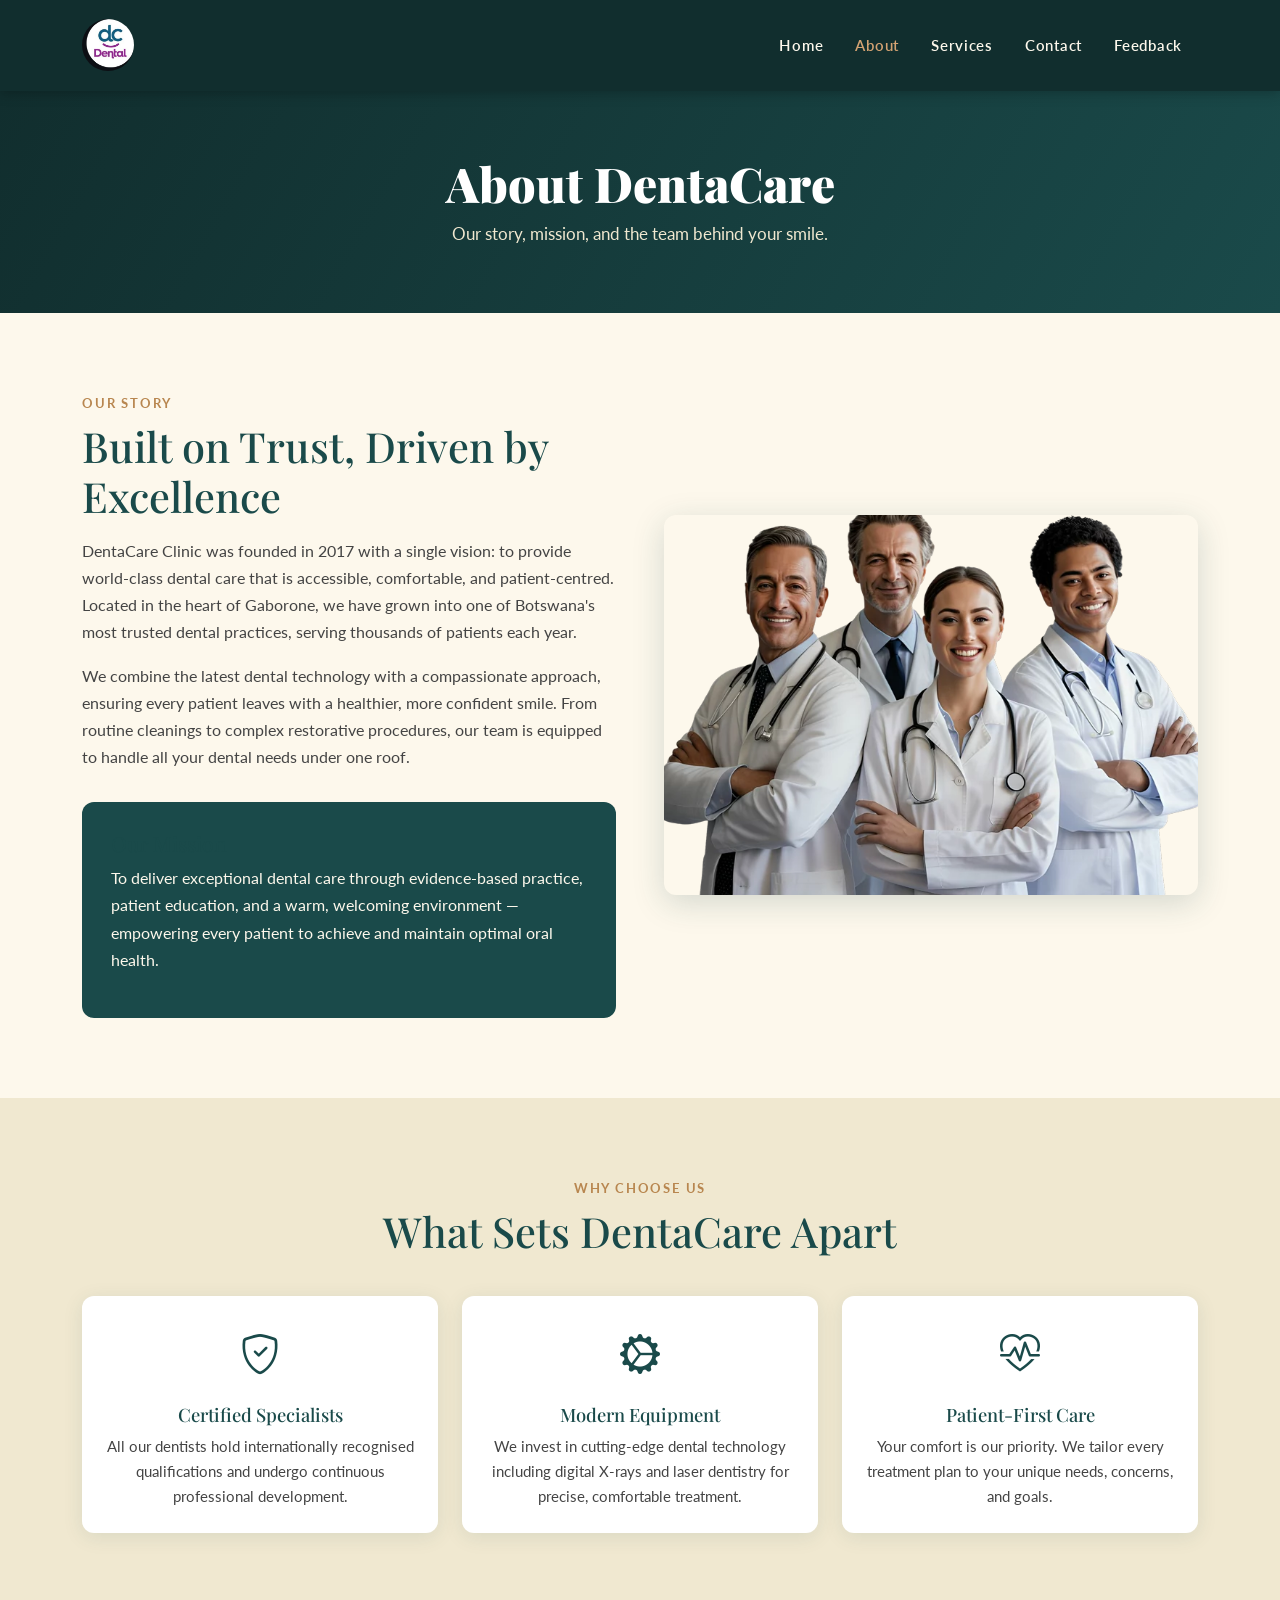
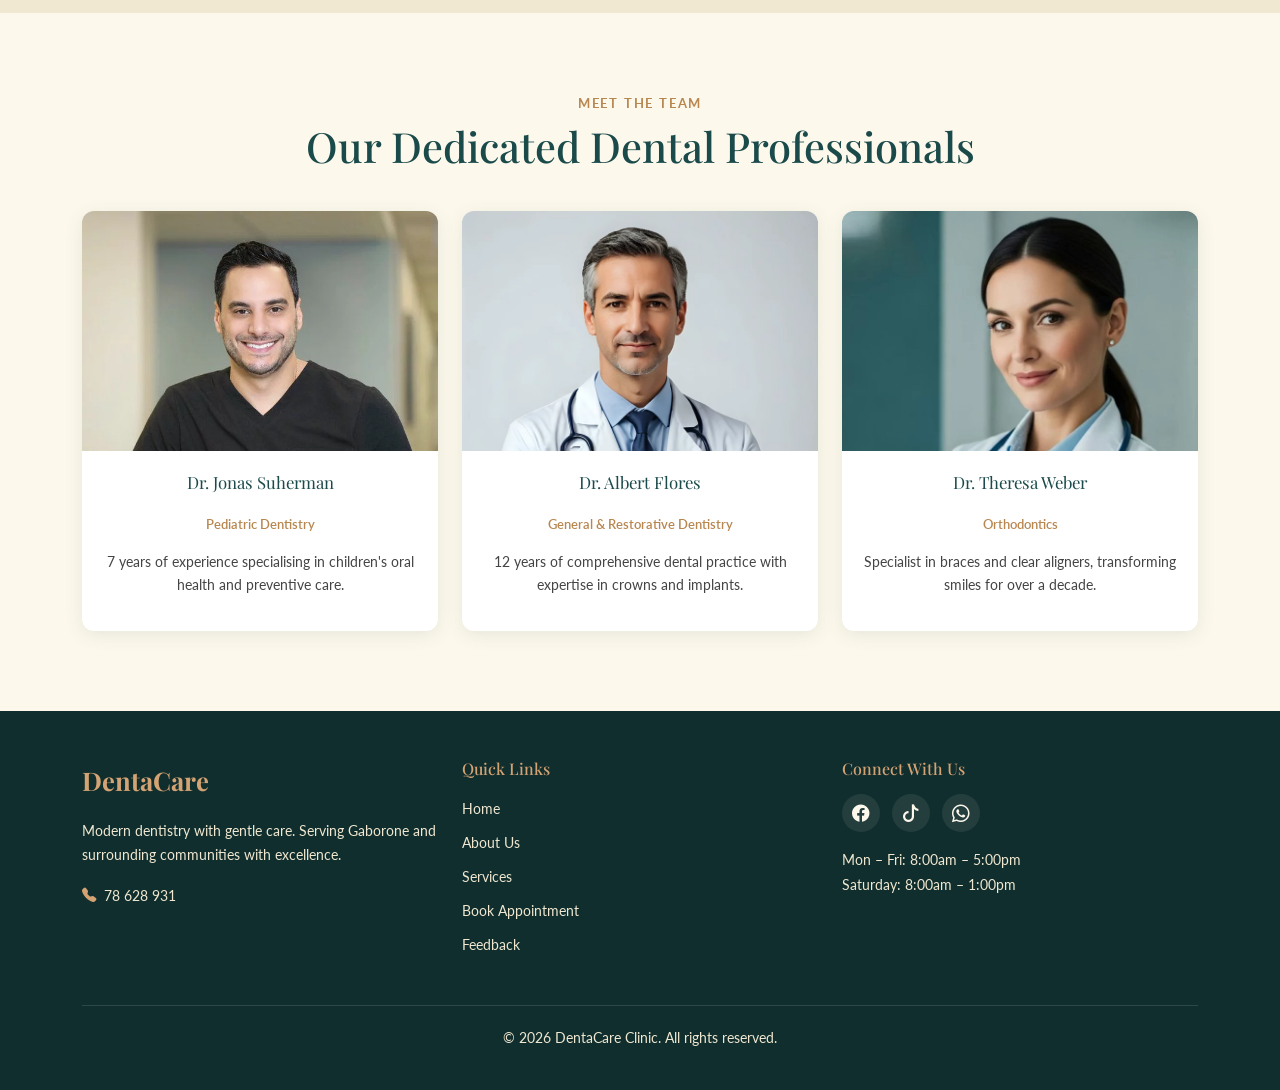
==== commit a68e14e2: "Add files via upload" ====
--- a/about.html
+++ b/about.html
@@ -17,7 +17,7 @@
 
   <nav class="navbar navbar-expand-lg" aria-label="Main navigation">
     <div class="container">
-      <a class="navbar-brand" href="index.html">Denta<span>Care</span></a>
+      <a class="navbar-brand" href="index.html"><img src="images/dc-dental-logo.png" alt="DC Dental logo" style="height:52px;width:52px;border-radius:50%;object-fit:cover;"></a>
       <button class="navbar-toggler" type="button" data-bs-toggle="collapse" data-bs-target="#mainNav" aria-controls="mainNav" aria-expanded="false" aria-label="Toggle navigation">
         <span class="navbar-toggler-icon"></span>
       </button>
--- a/style.css
+++ b/style.css
@@ -375,6 +375,17 @@
   margin-top: 1rem;
 }
 
+.alert-error-custom {
+  background: #FDE8E8;
+  border: 1.5px solid #C0392B;
+  color: #7B1A1A;
+  border-radius: 8px;
+  padding: 1rem 1.4rem;
+  font-weight: 600;
+  display: none;
+  margin-top: 1rem;
+}
+
 /* ---------- 14. FOOTER ---------- */
 footer {
   background: var(--teal-dark);
